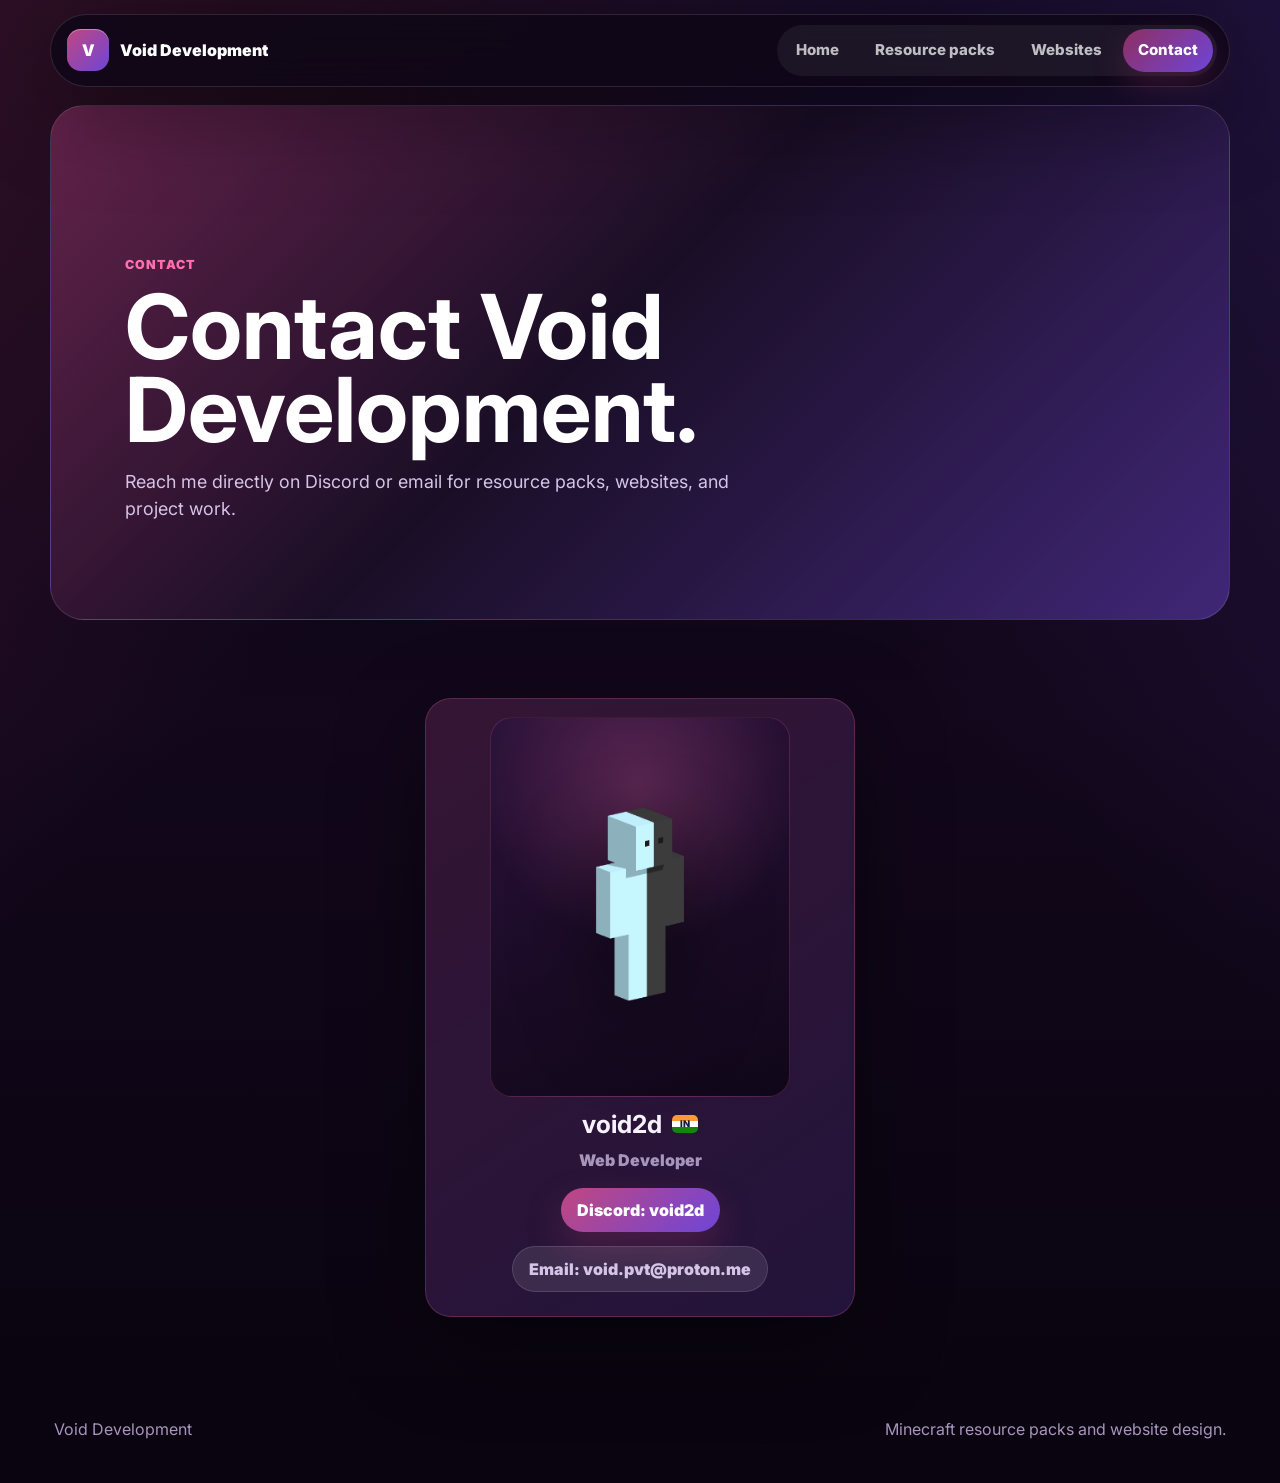
==== contact.html @ 9c39d7a3 "first commit" ====
<!DOCTYPE html>
<html lang="en">
<head>
  <meta charset="UTF-8">
  <meta name="viewport" content="width=device-width, initial-scale=1.0">
  <meta name="description" content="Contact Void Development for Minecraft resource packs and website design.">
  <title>Contact | Void Development</title>
  <link rel="preconnect" href="https://fonts.googleapis.com">
  <link rel="preconnect" href="https://fonts.gstatic.com" crossorigin>
  <link href="https://fonts.googleapis.com/css2?family=Inter:wght@400;500;600;700;800;900&display=swap" rel="stylesheet">
  <link rel="stylesheet" href="styles.css">
</head>
<body>
  <header class="site-header" data-header>
    <a class="brand" href="index.html" aria-label="Void Development home">
      <span class="brand-mark">V</span>
      <span>Void Development</span>
    </a>
    <button class="nav-toggle" type="button" aria-expanded="false" aria-controls="site-nav" data-nav-toggle>
      <span class="sr-only">Menu</span>
      <span></span>
      <span></span>
    </button>
    <nav class="site-nav" id="site-nav" data-nav>
      <a href="index.html">Home</a>
      <a href="resource-packs.html">Resource packs</a>
      <a href="websites.html">Websites</a>
      <a href="contact.html" aria-current="page">Contact</a>
    </nav>
  </header>

  <main>
    <section class="page-hero gradient-hero contact-hero">
      <p class="eyebrow">Contact</p>
      <h1>Contact Void Development.</h1>
      <p>Reach me directly on Discord or email for resource packs, websites, and project work.</p>
    </section>

    <section class="profile-section section-wrap" aria-label="Contact card">
      <article class="profile-card">
        <div class="avatar-stage">
          <img src="assets/void2d-body.png" alt="Void2d block-style avatar">
        </div>
        <h2>void2d <span class="flag">IN</span></h2>
        <p>Web Developer</p>
        <a class="button discord-button" href="https://discord.com/users/1032264920634507297" target="_blank" rel="noreferrer">Discord: void2d</a>
        <a class="button email-button" href="mailto:void.pvt@proton.me">Email: void.pvt@proton.me</a>
      </article>
    </section>
  </main>

  <footer class="site-footer">
    <span>Void Development</span>
    <span>Minecraft resource packs and website design.</span>
  </footer>

  <script src="script.js"></script>
</body>
</html>
---- styles.css ----
:root {
  --ink: #f8f2ff;
  --ink-soft: #d5c4e8;
  --muted: #a795bc;
  --bg: #07030d;
  --bg-2: #100719;
  --panel: rgba(26, 14, 38, 0.78);
  --panel-strong: #180d25;
  --line: rgba(255, 255, 255, 0.12);
  --velvet: #8f2f61;
  --velvet-2: #c0477f;
  --plum: #6f45d8;
  --lilac: #b889ff;
  --rose: #ff6fae;
  --gold: #f2bd70;
  --white: #ffffff;
  --radius-xl: 34px;
  --radius-lg: 26px;
  --radius-md: 18px;
  --shadow: 0 28px 90px rgba(0, 0, 0, 0.42);
}

* {
  box-sizing: border-box;
}

html {
  scroll-behavior: smooth;
}

body {
  min-height: 100vh;
  margin: 0;
  color: var(--ink);
  background:
    linear-gradient(135deg, rgba(143, 47, 97, 0.28), transparent 34%),
    linear-gradient(225deg, rgba(111, 69, 216, 0.22), transparent 38%),
    linear-gradient(180deg, var(--bg) 0%, #12071b 48%, #09040f 100%);
  font-family: Inter, Arial, sans-serif;
  line-height: 1.5;
  opacity: 0;
  transform: translateY(8px);
  transition: opacity 220ms ease, transform 220ms ease;
}

body.is-ready {
  opacity: 1;
  transform: translateY(0);
}

body.is-leaving {
  opacity: 0;
  transform: translateY(8px);
}

img {
  display: block;
  max-width: 100%;
}

a {
  color: inherit;
  text-decoration: none;
}

.sr-only {
  position: absolute;
  width: 1px;
  height: 1px;
  padding: 0;
  margin: -1px;
  overflow: hidden;
  clip: rect(0, 0, 0, 0);
  white-space: nowrap;
  border: 0;
}

.site-header {
  position: sticky;
  top: 14px;
  z-index: 20;
  width: min(1180px, calc(100% - 28px));
  min-height: 72px;
  display: flex;
  align-items: center;
  justify-content: space-between;
  gap: 18px;
  margin: 14px auto 0;
  padding: 10px 12px 10px 16px;
  color: var(--white);
  background: rgba(14, 7, 22, 0.82);
  border: 1px solid var(--line);
  border-radius: 999px;
  box-shadow: var(--shadow);
  backdrop-filter: blur(18px);
}

.site-header.is-scrolled {
  background: rgba(10, 4, 16, 0.94);
}

.brand {
  display: inline-flex;
  align-items: center;
  gap: 11px;
  min-width: 0;
  font-weight: 900;
}

.brand span:last-child {
  overflow: hidden;
  text-overflow: ellipsis;
  white-space: nowrap;
}

.brand-mark {
  display: grid;
  flex: 0 0 auto;
  width: 42px;
  height: 42px;
  place-items: center;
  color: var(--white);
  background: linear-gradient(135deg, var(--velvet-2), var(--plum));
  border-radius: 14px;
  box-shadow: inset 0 1px 0 rgba(255, 255, 255, 0.35);
}

.site-nav {
  --pill-x: 4px;
  --pill-y: 4px;
  --pill-width: 80px;
  --pill-height: 40px;
  position: relative;
  display: flex;
  align-items: center;
  gap: 6px;
  padding: 4px;
  background: rgba(255, 255, 255, 0.06);
  border-radius: 999px;
}

.site-nav::before {
  content: "";
  position: absolute;
  left: var(--pill-x);
  top: var(--pill-y);
  width: var(--pill-width);
  height: var(--pill-height);
  border-radius: 999px;
  background: linear-gradient(135deg, var(--velvet), var(--plum));
  box-shadow: 0 12px 32px rgba(143, 47, 97, 0.32);
  transition: left 220ms ease, top 220ms ease, width 220ms ease, height 220ms ease;
}

.site-nav a {
  position: relative;
  z-index: 1;
  padding: 10px 15px;
  color: rgba(255, 255, 255, 0.72);
  border-radius: 999px;
  font-size: 0.94rem;
  font-weight: 800;
  transition: color 180ms ease, transform 180ms ease;
}

.site-nav a:hover,
.site-nav a[aria-current="page"] {
  color: var(--white);
}

.nav-toggle {
  display: none;
  width: 46px;
  height: 46px;
  border: 1px solid var(--line);
  border-radius: 16px;
  background: rgba(255, 255, 255, 0.08);
  color: var(--white);
}

.nav-toggle span:not(.sr-only) {
  display: block;
  width: 18px;
  height: 2px;
  margin: 5px auto;
  background: currentColor;
}

.hero,
.page-hero,
.section-wrap,
.site-footer {
  width: min(1180px, calc(100% - 28px));
  margin-inline: auto;
}

.hero,
.page-hero {
  margin-top: 18px;
  border-radius: var(--radius-xl);
}

.soft-hero {
  display: grid;
  grid-template-columns: minmax(0, 0.95fr) minmax(320px, 1.05fr);
  gap: clamp(22px, 4vw, 44px);
  align-items: center;
  min-height: 690px;
  padding: clamp(20px, 3vw, 34px);
  overflow: hidden;
  background:
    linear-gradient(135deg, rgba(143, 47, 97, 0.36), rgba(111, 69, 216, 0.22) 46%, rgba(242, 189, 112, 0.12)),
    rgba(24, 13, 37, 0.76);
  border: 1px solid var(--line);
  box-shadow: var(--shadow);
}

.hero-art {
  position: relative;
  min-height: 610px;
  overflow: hidden;
  border-radius: 28px;
  background: #05020a;
  border: 1px solid var(--line);
}

.hero-art::after {
  content: "";
  position: absolute;
  inset: 0;
  background: linear-gradient(180deg, transparent 42%, rgba(7, 3, 13, 0.68));
}

.hero-art img {
  width: 100%;
  height: 100%;
  min-height: inherit;
  object-fit: cover;
}

.hero-copy-block {
  padding: clamp(12px, 3vw, 34px);
}

.eyebrow,
.section-kicker {
  margin: 0 0 12px;
  color: var(--rose);
  font-size: 0.78rem;
  font-weight: 900;
  letter-spacing: 0.08em;
  text-transform: uppercase;
}

h1,
h2,
h3,
p {
  overflow-wrap: anywhere;
}

h1 {
  max-width: 820px;
  margin: 0;
  font-size: clamp(3rem, 7vw, 6.8rem);
  line-height: 0.92;
  letter-spacing: 0;
}

h2 {
  margin: 0;
  font-size: clamp(2rem, 4.3vw, 4.5rem);
  line-height: 1;
  letter-spacing: 0;
}

h3 {
  margin: 0;
  font-size: 1.22rem;
  line-height: 1.2;
}

.hero-copy-block p:not(.eyebrow),
.page-hero p:last-child,
.feature-card p:last-child,
.mini-grid p,
.pack-content p,
.website-meta p,
.contact-info li,
.contact-info p,
.profile-card p {
  color: var(--muted);
}

.hero-copy-block p:not(.eyebrow),
.page-hero p:last-child {
  max-width: 660px;
  font-size: 1.12rem;
}

.button-row {
  display: flex;
  flex-wrap: wrap;
  gap: 12px;
  margin-top: 30px;
}

.button {
  display: inline-flex;
  min-height: 48px;
  align-items: center;
  justify-content: center;
  border: 0;
  border-radius: 999px;
  padding: 13px 18px;
  font: inherit;
  font-weight: 900;
  cursor: pointer;
  transition: transform 180ms ease, box-shadow 180ms ease, border-color 180ms ease, background 180ms ease;
}

.button.primary,
.discord-button {
  color: var(--white);
  background: linear-gradient(135deg, var(--velvet-2), var(--plum));
  box-shadow: 0 16px 34px rgba(143, 47, 97, 0.34);
}

.button.ghost,
.email-button {
  color: var(--ink);
  background: rgba(255, 255, 255, 0.1);
  border: 1px solid var(--line);
}

.button.ghost.dark {
  color: var(--ink);
}

.button.offer {
  color: var(--white);
  background: linear-gradient(135deg, rgba(242, 189, 112, 0.22), rgba(143, 47, 97, 0.42));
  border: 1px solid rgba(242, 189, 112, 0.28);
}

.button:hover,
.sort-toggle:hover,
.site-nav a:hover {
  transform: translateY(-3px);
  box-shadow: 0 18px 42px rgba(0, 0, 0, 0.28);
}

.button:active,
.sort-toggle:active,
.site-nav a:active {
  transform: translateY(-1px);
}

.section-wrap {
  padding: 78px 0;
}

.feature-split {
  display: grid;
  grid-template-columns: repeat(2, minmax(0, 1fr));
  gap: 18px;
}

.feature-card,
.studio-panel,
.glass-panel,
.pack-card,
.website-card,
.loading-card,
.profile-card {
  border: 1px solid var(--line);
  border-radius: var(--radius-lg);
  background: var(--panel);
  box-shadow: var(--shadow);
  backdrop-filter: blur(18px);
  transition: transform 220ms ease, box-shadow 220ms ease, border-color 220ms ease;
}

.feature-card {
  position: relative;
  min-height: 330px;
  display: flex;
  flex-direction: column;
  justify-content: flex-end;
  overflow: hidden;
  padding: clamp(22px, 4vw, 36px);
}

.feature-card:hover,
.pack-card:hover,
.website-card:hover,
.profile-card:hover,
.mini-grid article:hover,
.studio-panel:hover {
  transform: translateY(-6px);
  border-color: rgba(255, 111, 174, 0.34);
  box-shadow: 0 32px 92px rgba(0, 0, 0, 0.5);
}

.feature-card::before {
  content: "";
  position: absolute;
  inset: 0;
  z-index: -1;
  opacity: 0.72;
}

.feature-card.aqua::before {
  background: linear-gradient(135deg, rgba(143, 47, 97, 0.2), rgba(32, 15, 47, 0.68));
}

.feature-card.flame::before {
  background: linear-gradient(135deg, rgba(242, 189, 112, 0.16), rgba(111, 69, 216, 0.24));
}

.card-icon {
  position: absolute;
  top: 24px;
  right: 24px;
  display: grid;
  width: 62px;
  height: 62px;
  place-items: center;
  border-radius: 20px;
  color: var(--white);
  background:
    radial-gradient(circle at 28% 20%, rgba(255, 255, 255, 0.26), transparent 38%),
    linear-gradient(135deg, rgba(143, 47, 97, 0.9), rgba(111, 69, 216, 0.84));
  border: 1px solid rgba(255, 255, 255, 0.14);
  box-shadow: 0 16px 38px rgba(0, 0, 0, 0.26);
}

.card-icon svg {
  width: 34px;
  height: 34px;
}

.modrinth-logo {
  width: 38px;
  height: 38px;
  object-fit: contain;
}

.globe-icon {
  fill: none;
  stroke: #ffffff;
  stroke-width: 1.8;
  stroke-linecap: round;
  stroke-linejoin: round;
}

.studio-panel {
  display: grid;
  grid-template-columns: minmax(0, 0.9fr) minmax(360px, 1.1fr);
  gap: 28px;
  padding: clamp(24px, 4vw, 42px);
}

.mini-grid {
  display: grid;
  gap: 14px;
}

.mini-grid article {
  padding: 20px;
  border: 1px solid var(--line);
  border-radius: var(--radius-md);
  background: rgba(255, 255, 255, 0.05);
  transition: transform 220ms ease, border-color 220ms ease, background 220ms ease;
}

.mini-grid article:hover {
  background: rgba(255, 255, 255, 0.08);
}

.page-hero {
  padding: clamp(86px, 12vw, 150px) clamp(24px, 6vw, 74px) clamp(44px, 7vw, 78px);
  color: var(--white);
  overflow: hidden;
  border: 1px solid var(--line);
}

.gradient-hero,
.gradient-hero.warm,
.gradient-hero.contact-hero {
  background:
    linear-gradient(135deg, rgba(143, 47, 97, 0.64), rgba(26, 14, 38, 0.9) 46%, rgba(111, 69, 216, 0.46)),
    var(--panel-strong);
}

.page-hero p:last-child {
  color: var(--ink-soft);
}

.resource-toolbar {
  display: flex;
  align-items: end;
  justify-content: space-between;
  gap: 18px;
  margin-bottom: 24px;
}

.resource-actions {
  display: flex;
  flex-wrap: wrap;
  justify-content: flex-end;
  gap: 10px;
}

.sort-toggle {
  min-height: 48px;
  border: 1px solid var(--line);
  border-radius: 999px;
  padding: 13px 18px;
  color: var(--ink);
  background: linear-gradient(135deg, rgba(143, 47, 97, 0.38), rgba(111, 69, 216, 0.26));
  font: inherit;
  font-weight: 900;
  cursor: pointer;
  transition: transform 180ms ease, box-shadow 180ms ease, border-color 180ms ease;
}

.sort-toggle:hover {
  border-color: rgba(255, 111, 174, 0.42);
}

.pack-grid {
  display: grid;
  grid-template-columns: repeat(3, minmax(0, 1fr));
  gap: 18px;
}

.pack-card,
.website-card {
  overflow: hidden;
}

.pack-media {
  display: block;
  height: 230px;
  overflow: hidden;
  background: linear-gradient(135deg, rgba(143, 47, 97, 0.28), rgba(111, 69, 216, 0.24));
}

.pack-media img {
  width: 100%;
  height: 100%;
  object-fit: cover;
  transition: transform 220ms ease;
}

.pack-card:hover .pack-media img {
  transform: scale(1.04);
}

.pack-placeholder {
  display: grid;
  width: 100%;
  height: 100%;
  place-items: center;
  color: var(--white);
  background: linear-gradient(135deg, var(--velvet), var(--plum));
  font-size: 3rem;
  font-weight: 900;
}

.pack-content {
  display: grid;
  gap: 16px;
  padding: 20px;
}

.pack-title-row {
  display: grid;
  grid-template-columns: 48px 1fr;
  gap: 12px;
  align-items: center;
}

.pack-title-row img {
  width: 48px;
  height: 48px;
  border-radius: 15px;
  object-fit: cover;
  background: var(--bg-2);
}

.pack-title-row p {
  margin: 4px 0 0;
  font-size: 0.9rem;
}

.tag-row {
  display: flex;
  flex-wrap: wrap;
  gap: 8px;
}

.tag-row span {
  padding: 7px 10px;
  color: var(--ink);
  background: rgba(143, 47, 97, 0.2);
  border: 1px solid rgba(255, 111, 174, 0.22);
  border-radius: 999px;
  font-size: 0.78rem;
  font-weight: 800;
}

.text-link,
.website-meta a,
.contact-info a {
  color: var(--rose);
  font-weight: 900;
}

.loading-card {
  padding: 24px;
  color: var(--muted);
}

.loading-card.warning {
  grid-column: 1 / -1;
  background: rgba(242, 189, 112, 0.14);
}

.website-grid {
  display: grid;
  grid-template-columns: repeat(2, minmax(0, 1fr));
  gap: 20px;
}

.browser-bar {
  display: flex;
  gap: 8px;
  padding: 16px 18px;
  background: rgba(10, 4, 16, 0.95);
}

.browser-bar span {
  width: 12px;
  height: 12px;
  border-radius: 50%;
  background: var(--rose);
}

.browser-bar span:nth-child(2) {
  background: var(--gold);
}

.browser-bar span:nth-child(3) {
  background: #77d989;
}

.site-preview-link {
  position: relative;
  display: block;
  height: 430px;
  overflow: hidden;
  background: linear-gradient(135deg, rgba(111, 69, 216, 0.28), rgba(143, 47, 97, 0.24)), var(--bg);
}

.protected-preview {
  display: grid;
  place-items: center;
  padding: 28px;
}

.project-preview,
.glacier-preview {
  width: min(410px, 100%);
  min-width: 0;
  display: grid;
  justify-items: start;
  gap: 12px;
  padding: 28px;
  border: 1px solid var(--line);
  border-radius: 28px;
  background: linear-gradient(135deg, rgba(255, 255, 255, 0.08), rgba(143, 47, 97, 0.18));
  transition: transform 220ms ease, border-color 220ms ease;
}

.website-card:hover .project-preview,
.website-card:hover .glacier-preview {
  transform: translateY(-4px);
  border-color: rgba(255, 111, 174, 0.34);
}

.project-mark,
.glacier-mark {
  width: 84px;
  height: 84px;
  border-radius: 24px;
  box-shadow: 0 18px 44px rgba(111, 69, 216, 0.32);
}

.teria-mark {
  background:
    linear-gradient(90deg, rgba(255, 255, 255, 0.9) 0 8px, transparent 8px 100%),
    linear-gradient(135deg, var(--rose), var(--plum));
}

.glacier-mark {
  background: linear-gradient(135deg, #d8f6ff 0 49%, #2c3541 50% 100%);
}

.project-preview p,
.project-preview small,
.glacier-preview p,
.glacier-preview small {
  max-width: 100%;
  margin: 0;
  color: var(--muted);
  font-weight: 800;
  overflow-wrap: anywhere;
}

.project-preview strong,
.glacier-preview strong {
  max-width: 100%;
  font-size: clamp(2.35rem, 3.4vw, 3.65rem);
  line-height: 1;
  overflow-wrap: normal;
  word-break: normal;
}

.website-meta {
  padding: 22px;
}

.profile-section {
  display: grid;
  place-items: center;
}

.profile-card {
  width: min(430px, 100%);
  display: grid;
  justify-items: center;
  gap: 14px;
  padding: 18px 18px 24px;
  text-align: center;
  background:
    linear-gradient(145deg, rgba(143, 47, 97, 0.24), rgba(111, 69, 216, 0.12)),
    var(--panel-strong);
  border-color: rgba(255, 111, 174, 0.22);
}

.avatar-stage {
  width: min(300px, 100%);
  display: grid;
  place-items: center;
  min-height: 380px;
  padding: 22px 18px;
  border-radius: 22px;
  background:
    radial-gradient(circle at 50% 18%, rgba(255, 111, 174, 0.24), transparent 46%),
    linear-gradient(160deg, rgba(43, 18, 58, 0.95), rgba(15, 7, 24, 0.98));
  border: 1px solid rgba(255, 111, 174, 0.18);
}

.avatar-stage img {
  width: min(245px, 88%);
  image-rendering: auto;
  filter: drop-shadow(0 28px 44px rgba(0, 0, 0, 0.48));
}

.profile-card h2 {
  display: flex;
  align-items: center;
  justify-content: center;
  gap: 10px;
  font-size: 1.55rem;
  line-height: 1.1;
}

.flag {
  display: inline-flex;
  align-items: center;
  justify-content: center;
  min-width: 26px;
  height: 18px;
  border-radius: 5px;
  color: #10203b;
  background: linear-gradient(180deg, #ff9933 0 33%, #ffffff 34% 66%, #138808 67%);
  font-size: 0.58rem;
  font-weight: 900;
}

.profile-card p {
  margin: -4px 0 2px;
  font-weight: 900;
}

.discord-button,
.email-button {
  min-height: 42px;
  padding: 10px 16px;
}

.email-button {
  color: var(--ink-soft);
}

.site-footer {
  display: flex;
  flex-wrap: wrap;
  justify-content: space-between;
  gap: 14px;
  margin-bottom: 20px;
  padding: 22px 4px;
  color: var(--muted);
}

@media (max-width: 980px) {
  .soft-hero,
  .feature-split,
  .studio-panel,
  .pack-grid,
  .website-grid {
    grid-template-columns: 1fr;
  }

  .hero-art {
    min-height: 420px;
  }

  .pack-grid {
    grid-template-columns: repeat(2, minmax(0, 1fr));
  }
}

@media (max-width: 760px) {
  .site-header {
    align-items: center;
    border-radius: 24px;
  }

  .nav-toggle {
    display: block;
  }

  .site-nav {
    position: absolute;
    top: calc(100% + 10px);
    right: 0;
    left: 0;
    display: none;
    padding: 8px;
    background: rgba(10, 4, 16, 0.97);
    border: 1px solid var(--line);
    border-radius: 22px;
    box-shadow: var(--shadow);
  }

  .site-nav.is-open {
    display: grid;
  }

  .site-nav a {
    padding: 14px;
  }

  .soft-hero {
    min-height: auto;
  }

  .resource-toolbar {
    align-items: start;
    flex-direction: column;
  }

  .resource-actions {
    width: 100%;
    justify-content: stretch;
  }

  .resource-actions .button,
  .sort-toggle {
    flex: 1 1 220px;
  }

  .pack-grid {
    grid-template-columns: 1fr;
  }
}

@media (max-width: 520px) {
  .site-header,
  .hero,
  .page-hero,
  .section-wrap,
  .site-footer {
    width: min(100% - 20px, 1180px);
  }

  .brand {
    font-size: 0.94rem;
  }

  h1 {
    font-size: clamp(2.7rem, 15vw, 4.6rem);
  }

  .button,
  .button-row {
    width: 100%;
  }

  .hero-art {
    min-height: 330px;
  }

  .site-preview-link {
    height: 320px;
  }
}
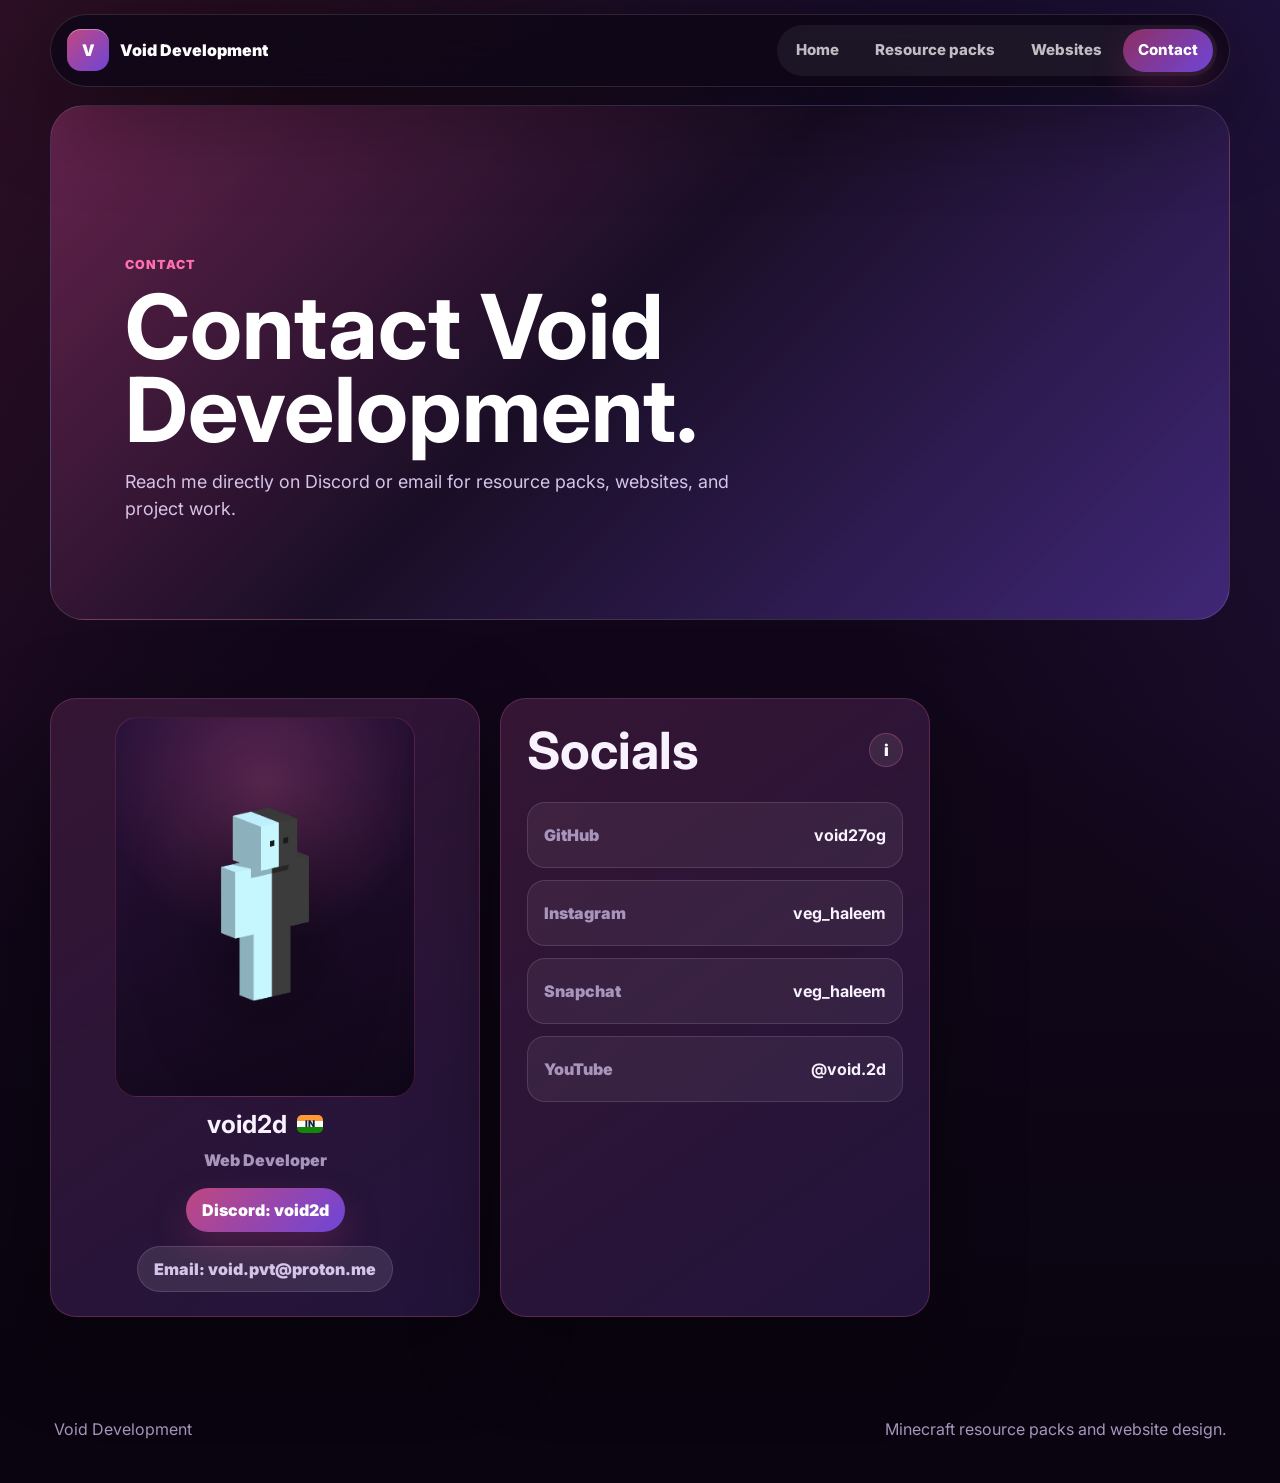
==== commit af0fb9c2: "edited contact.html" ====
--- a/contact.html
+++ b/contact.html
@@ -46,6 +46,34 @@
         <a class="button discord-button" href="https://discord.com/users/1032264920634507297" target="_blank" rel="noreferrer">Discord: void2d</a>
         <a class="button email-button" href="mailto:void.pvt@proton.me">Email: void.pvt@proton.me</a>
       </article>
+
+      <article class="socials-card">
+        <div class="socials-heading">
+          <h2>Socials</h2>
+          <button class="info-badge" type="button" aria-label="Socials information">
+            i
+            <span role="tooltip">These are for contacting me personally, not professionally</span>
+          </button>
+        </div>
+        <div class="social-list">
+          <a href="https://github.com/void27og" target="_blank" rel="noreferrer">
+            <span>GitHub</span>
+            <strong>void27og</strong>
+          </a>
+          <a href="https://www.instagram.com/veg_haleem" target="_blank" rel="noreferrer">
+            <span>Instagram</span>
+            <strong>veg_haleem</strong>
+          </a>
+          <a href="https://www.snapchat.com/add/veg_haleem" target="_blank" rel="noreferrer">
+            <span>Snapchat</span>
+            <strong>veg_haleem</strong>
+          </a>
+          <a href="https://www.youtube.com/@void.2d" target="_blank" rel="noreferrer">
+            <span>YouTube</span>
+            <strong>@void.2d</strong>
+          </a>
+        </div>
+      </article>
     </section>
   </main>
 
--- a/styles.css
+++ b/styles.css
@@ -202,10 +202,10 @@
 
 .soft-hero {
   display: grid;
-  grid-template-columns: minmax(0, 0.95fr) minmax(320px, 1.05fr);
+  grid-template-columns: minmax(0, 1.1fr) minmax(320px, 0.9fr);
   gap: clamp(22px, 4vw, 44px);
   align-items: center;
-  min-height: 690px;
+  min-height: 590px;
   padding: clamp(20px, 3vw, 34px);
   overflow: hidden;
   background:
@@ -215,27 +215,31 @@
   box-shadow: var(--shadow);
 }
 
-.hero-art {
+.hero-title-panel {
   position: relative;
-  min-height: 610px;
+  min-height: 520px;
+  display: flex;
+  align-items: flex-end;
   overflow: hidden;
   border-radius: 28px;
-  background: #05020a;
+  padding: clamp(26px, 5vw, 54px);
+  background:
+    linear-gradient(145deg, rgba(255, 255, 255, 0.08), rgba(143, 47, 97, 0.18)),
+    linear-gradient(135deg, rgba(111, 69, 216, 0.24), rgba(7, 3, 13, 0.54));
   border: 1px solid var(--line);
 }
 
-.hero-art::after {
+.hero-title-panel::after {
   content: "";
   position: absolute;
-  inset: 0;
-  background: linear-gradient(180deg, transparent 42%, rgba(7, 3, 13, 0.68));
-}
-
-.hero-art img {
-  width: 100%;
-  height: 100%;
-  min-height: inherit;
-  object-fit: cover;
+  inset: auto 0 0;
+  height: 46%;
+  background: linear-gradient(180deg, transparent, rgba(7, 3, 13, 0.44));
+}
+
+.hero-title-panel h1 {
+  position: relative;
+  z-index: 1;
 }
 
 .hero-copy-block {
@@ -360,6 +364,28 @@
   padding: 78px 0;
 }
 
+.section-title-band {
+  width: min(1180px, calc(100% - 28px));
+  margin: 34px auto 0;
+  padding: 10px 18px;
+  border: 1px solid rgba(255, 111, 174, 0.24);
+  border-radius: 14px;
+  background:
+    linear-gradient(90deg, rgba(111, 69, 216, 0.28), rgba(143, 47, 97, 0.34)),
+    rgba(24, 13, 37, 0.88);
+  box-shadow: 0 16px 44px rgba(0, 0, 0, 0.28);
+}
+
+.section-title-band h2 {
+  margin: 0;
+  text-align: center;
+  color: var(--white);
+  font-size: clamp(1.6rem, 3vw, 2.25rem);
+  line-height: 1.15;
+  font-weight: 900;
+  text-transform: uppercase;
+}
+
 .feature-split {
   display: grid;
   grid-template-columns: repeat(2, minmax(0, 1fr));
@@ -372,7 +398,8 @@
 .pack-card,
 .website-card,
 .loading-card,
-.profile-card {
+.profile-card,
+.socials-card {
   border: 1px solid var(--line);
   border-radius: var(--radius-lg);
   background: var(--panel);
@@ -395,6 +422,7 @@
 .pack-card:hover,
 .website-card:hover,
 .profile-card:hover,
+.socials-card:hover,
 .mini-grid article:hover,
 .studio-panel:hover {
   transform: translateY(-6px);
@@ -737,7 +765,14 @@
   place-items: center;
 }
 
-.profile-card {
+.profile-section {
+  grid-template-columns: repeat(2, minmax(0, 430px));
+  align-items: stretch;
+  gap: 20px;
+}
+
+.profile-card,
+.socials-card {
   width: min(430px, 100%);
   display: grid;
   justify-items: center;
@@ -748,6 +783,97 @@
     linear-gradient(145deg, rgba(143, 47, 97, 0.24), rgba(111, 69, 216, 0.12)),
     var(--panel-strong);
   border-color: rgba(255, 111, 174, 0.22);
+}
+
+.socials-card {
+  align-content: start;
+  justify-items: stretch;
+  padding: 26px;
+}
+
+.socials-heading {
+  display: flex;
+  align-items: center;
+  justify-content: space-between;
+  gap: 12px;
+  margin-bottom: 12px;
+}
+
+.socials-heading h2 {
+  font-size: clamp(2rem, 4vw, 3.3rem);
+}
+
+.info-badge {
+  position: relative;
+  display: grid;
+  flex: 0 0 auto;
+  width: 34px;
+  height: 34px;
+  place-items: center;
+  border: 1px solid rgba(255, 111, 174, 0.28);
+  border-radius: 50%;
+  color: var(--white);
+  background: rgba(255, 255, 255, 0.08);
+  font: inherit;
+  font-weight: 900;
+  cursor: help;
+}
+
+.info-badge span {
+  position: absolute;
+  right: 0;
+  bottom: calc(100% + 10px);
+  width: min(260px, 78vw);
+  padding: 12px 14px;
+  border: 1px solid rgba(255, 111, 174, 0.28);
+  border-radius: 14px;
+  color: var(--ink);
+  background: #180d25;
+  box-shadow: var(--shadow);
+  opacity: 0;
+  pointer-events: none;
+  transform: translateY(6px);
+  transition: opacity 160ms ease, transform 160ms ease;
+}
+
+.info-badge:hover span,
+.info-badge:focus-visible span {
+  opacity: 1;
+  transform: translateY(0);
+}
+
+.social-list {
+  display: grid;
+  gap: 12px;
+}
+
+.social-list a {
+  display: flex;
+  align-items: center;
+  justify-content: space-between;
+  gap: 16px;
+  min-height: 66px;
+  padding: 14px 16px;
+  border: 1px solid var(--line);
+  border-radius: 18px;
+  background: rgba(255, 255, 255, 0.06);
+  transition: transform 180ms ease, border-color 180ms ease, background 180ms ease;
+}
+
+.social-list a:hover {
+  transform: translateY(-3px);
+  border-color: rgba(255, 111, 174, 0.36);
+  background: rgba(255, 255, 255, 0.09);
+}
+
+.social-list span {
+  color: var(--muted);
+  font-weight: 900;
+}
+
+.social-list strong {
+  color: var(--ink);
+  text-align: right;
 }
 
 .avatar-stage {
@@ -821,11 +947,12 @@
   .feature-split,
   .studio-panel,
   .pack-grid,
-  .website-grid {
+  .website-grid,
+  .profile-section {
     grid-template-columns: 1fr;
   }
 
-  .hero-art {
+  .hero-title-panel {
     min-height: 420px;
   }
 
@@ -911,7 +1038,7 @@
     width: 100%;
   }
 
-  .hero-art {
+  .hero-title-panel {
     min-height: 330px;
   }
 
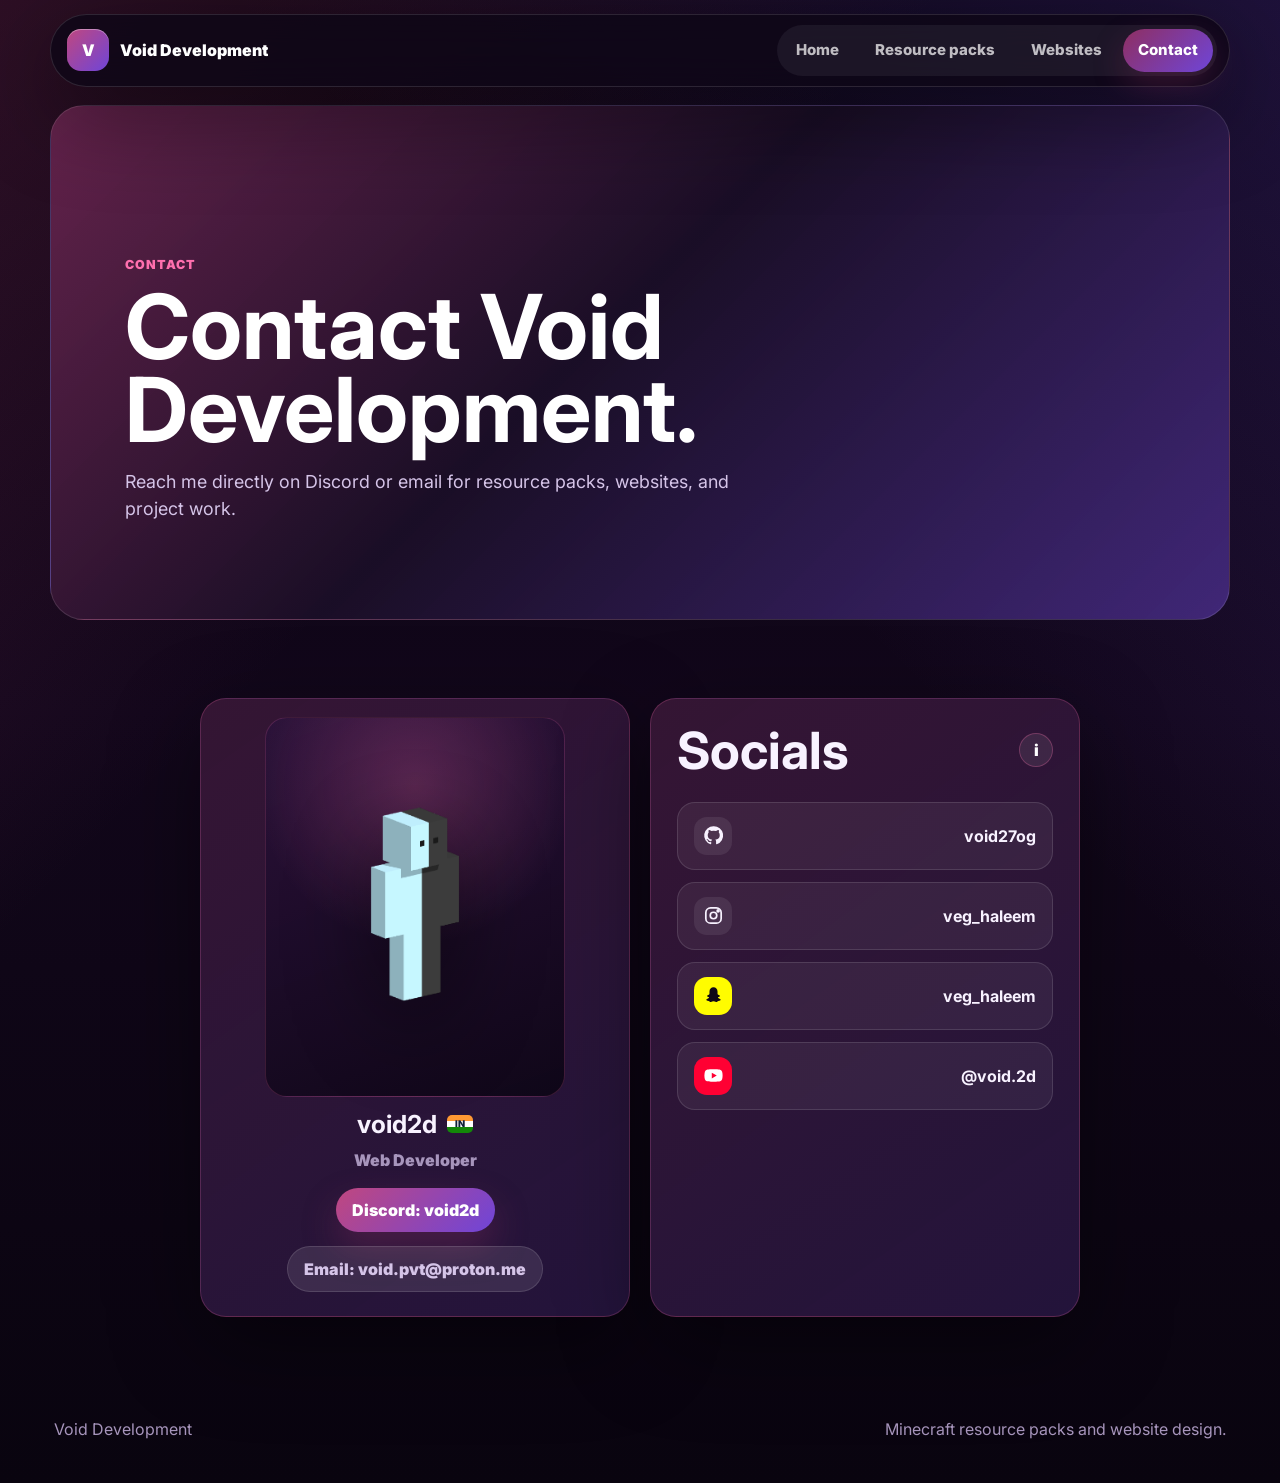
==== commit bdc2a1ba: "edit contact.html" ====
--- a/contact.html
+++ b/contact.html
@@ -57,19 +57,27 @@
         </div>
         <div class="social-list">
           <a href="https://github.com/void27og" target="_blank" rel="noreferrer">
-            <span>GitHub</span>
+            <span class="social-logo" aria-label="GitHub">
+              <svg viewBox="0 0 24 24" role="img"><path d="M12 2.3a9.7 9.7 0 0 0-3.1 18.9c.5.1.7-.2.7-.5v-1.8c-2.8.6-3.4-1.2-3.4-1.2-.5-1.1-1.1-1.4-1.1-1.4-.9-.6.1-.6.1-.6 1 0 1.6 1.1 1.6 1.1.9 1.6 2.5 1.1 3.1.9.1-.7.4-1.1.7-1.4-2.2-.3-4.6-1.1-4.6-4.8 0-1.1.4-1.9 1-2.6-.1-.3-.4-1.3.1-2.6 0 0 .8-.3 2.7 1a9.2 9.2 0 0 1 4.9 0c1.9-1.3 2.7-1 2.7-1 .5 1.3.2 2.3.1 2.6.6.7 1 1.5 1 2.6 0 3.7-2.3 4.5-4.6 4.8.4.3.8 1 .8 2v2.4c0 .3.2.6.7.5A9.7 9.7 0 0 0 12 2.3Z"/></svg>
+            </span>
             <strong>void27og</strong>
           </a>
           <a href="https://www.instagram.com/veg_haleem" target="_blank" rel="noreferrer">
-            <span>Instagram</span>
+            <span class="social-logo instagram-logo" aria-label="Instagram">
+              <svg viewBox="0 0 24 24" role="img"><rect x="4" y="4" width="16" height="16" rx="5"/><circle cx="12" cy="12" r="3.4"/><circle cx="16.8" cy="7.2" r="1"/></svg>
+            </span>
             <strong>veg_haleem</strong>
           </a>
           <a href="https://www.snapchat.com/add/veg_haleem" target="_blank" rel="noreferrer">
-            <span>Snapchat</span>
+            <span class="social-logo snapchat-logo" aria-label="Snapchat">
+              <svg viewBox="0 0 24 24" role="img"><path d="M12 3.4c2.4 0 4.2 1.9 4.2 4.5v2.4c0 .5.4.9 1.3 1.2.6.2 1.1.4 1.1.9 0 .6-.8 1-1.7 1.2-.2.1-.3.4-.1.7.5.8 1.2 1.1 2.1 1.4.4.1.6.5.5.9-.1.5-.7.7-1.2.8-.8.1-1.6.3-2.1.9-.4.4-.8.7-1.5.5-.8-.2-1.5-.7-2.6-.7s-1.8.5-2.6.7c-.7.2-1.1-.1-1.5-.5-.5-.6-1.3-.8-2.1-.9-.5-.1-1.1-.3-1.2-.8-.1-.4.1-.8.5-.9.9-.3 1.6-.6 2.1-1.4.2-.3.1-.6-.1-.7-.9-.2-1.7-.6-1.7-1.2 0-.5.5-.7 1.1-.9.9-.3 1.3-.7 1.3-1.2V7.9c0-2.6 1.8-4.5 4.2-4.5Z"/></svg>
+            </span>
             <strong>veg_haleem</strong>
           </a>
           <a href="https://www.youtube.com/@void.2d" target="_blank" rel="noreferrer">
-            <span>YouTube</span>
+            <span class="social-logo youtube-logo" aria-label="YouTube">
+              <svg viewBox="0 0 24 24" role="img"><path d="M21 8.1a3 3 0 0 0-2.1-2.1C17 5.5 12 5.5 12 5.5s-5 0-6.9.5A3 3 0 0 0 3 8.1 31 31 0 0 0 2.5 12c0 1.4.2 2.8.5 3.9A3 3 0 0 0 5.1 18c1.9.5 6.9.5 6.9.5s5 0 6.9-.5a3 3 0 0 0 2.1-2.1c.3-1.1.5-2.5.5-3.9s-.2-2.8-.5-3.9ZM10.2 15V9l5.2 3-5.2 3Z"/></svg>
+            </span>
             <strong>@void.2d</strong>
           </a>
         </div>
--- a/styles.css
+++ b/styles.css
@@ -767,6 +767,7 @@
 
 .profile-section {
   grid-template-columns: repeat(2, minmax(0, 430px));
+  justify-content: center;
   align-items: stretch;
   gap: 20px;
 }
@@ -830,6 +831,9 @@
   color: var(--ink);
   background: #180d25;
   box-shadow: var(--shadow);
+  font-weight: 500;
+  line-height: 1.35;
+  text-align: left;
   opacity: 0;
   pointer-events: none;
   transform: translateY(6px);
@@ -866,9 +870,37 @@
   background: rgba(255, 255, 255, 0.09);
 }
 
-.social-list span {
-  color: var(--muted);
-  font-weight: 900;
+.social-logo {
+  display: grid;
+  flex: 0 0 auto;
+  width: 38px;
+  height: 38px;
+  place-items: center;
+  border-radius: 13px;
+  color: var(--ink);
+  background: rgba(255, 255, 255, 0.08);
+}
+
+.social-logo svg {
+  width: 23px;
+  height: 23px;
+  fill: currentColor;
+}
+
+.instagram-logo svg {
+  fill: none;
+  stroke: currentColor;
+  stroke-width: 1.8;
+}
+
+.snapchat-logo {
+  color: #0f0716;
+  background: #fffc00;
+}
+
+.youtube-logo {
+  color: #ffffff;
+  background: #ff0033;
 }
 
 .social-list strong {
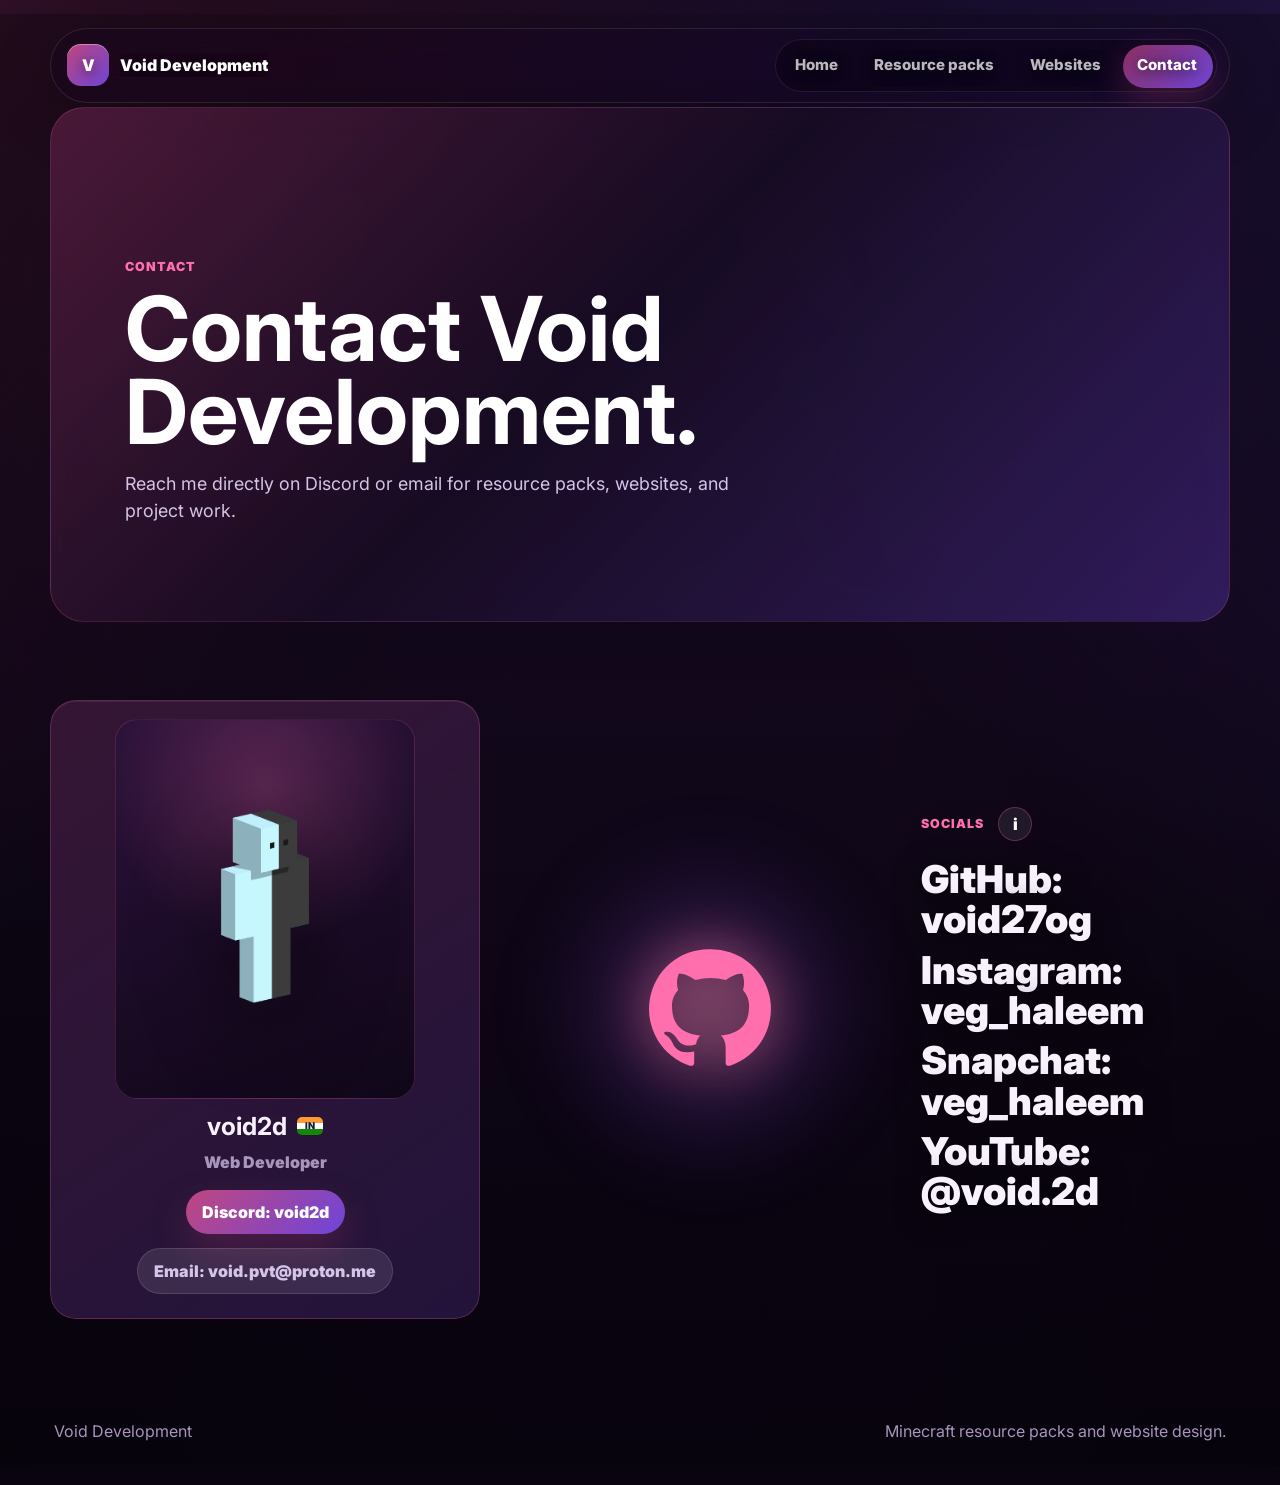
==== commit f05eb3a2: "major visual overhaul" ====
--- a/contact.html
+++ b/contact.html
@@ -47,41 +47,25 @@
         <a class="button email-button" href="mailto:void.pvt@proton.me">Email: void.pvt@proton.me</a>
       </article>
 
-      <article class="socials-card">
-        <div class="socials-heading">
-          <h2>Socials</h2>
-          <button class="info-badge" type="button" aria-label="Socials information">
-            i
-            <span role="tooltip">These are for contacting me personally, not professionally</span>
-          </button>
+      <section class="socials-showcase" aria-label="Personal socials">
+        <div class="socials-glow" aria-hidden="true" data-social-display></div>
         </div>
-        <div class="social-list">
-          <a href="https://github.com/void27og" target="_blank" rel="noreferrer">
-            <span class="social-logo" aria-label="GitHub">
-              <svg viewBox="0 0 24 24" role="img"><path d="M12 2.3a9.7 9.7 0 0 0-3.1 18.9c.5.1.7-.2.7-.5v-1.8c-2.8.6-3.4-1.2-3.4-1.2-.5-1.1-1.1-1.4-1.1-1.4-.9-.6.1-.6.1-.6 1 0 1.6 1.1 1.6 1.1.9 1.6 2.5 1.1 3.1.9.1-.7.4-1.1.7-1.4-2.2-.3-4.6-1.1-4.6-4.8 0-1.1.4-1.9 1-2.6-.1-.3-.4-1.3.1-2.6 0 0 .8-.3 2.7 1a9.2 9.2 0 0 1 4.9 0c1.9-1.3 2.7-1 2.7-1 .5 1.3.2 2.3.1 2.6.6.7 1 1.5 1 2.6 0 3.7-2.3 4.5-4.6 4.8.4.3.8 1 .8 2v2.4c0 .3.2.6.7.5A9.7 9.7 0 0 0 12 2.3Z"/></svg>
-            </span>
-            <strong>void27og</strong>
-          </a>
-          <a href="https://www.instagram.com/veg_haleem" target="_blank" rel="noreferrer">
-            <span class="social-logo instagram-logo" aria-label="Instagram">
-              <svg viewBox="0 0 24 24" role="img"><rect x="4" y="4" width="16" height="16" rx="5"/><circle cx="12" cy="12" r="3.4"/><circle cx="16.8" cy="7.2" r="1"/></svg>
-            </span>
-            <strong>veg_haleem</strong>
-          </a>
-          <a href="https://www.snapchat.com/add/veg_haleem" target="_blank" rel="noreferrer">
-            <span class="social-logo snapchat-logo" aria-label="Snapchat">
-              <svg viewBox="0 0 24 24" role="img"><path d="M12 3.4c2.4 0 4.2 1.9 4.2 4.5v2.4c0 .5.4.9 1.3 1.2.6.2 1.1.4 1.1.9 0 .6-.8 1-1.7 1.2-.2.1-.3.4-.1.7.5.8 1.2 1.1 2.1 1.4.4.1.6.5.5.9-.1.5-.7.7-1.2.8-.8.1-1.6.3-2.1.9-.4.4-.8.7-1.5.5-.8-.2-1.5-.7-2.6-.7s-1.8.5-2.6.7c-.7.2-1.1-.1-1.5-.5-.5-.6-1.3-.8-2.1-.9-.5-.1-1.1-.3-1.2-.8-.1-.4.1-.8.5-.9.9-.3 1.6-.6 2.1-1.4.2-.3.1-.6-.1-.7-.9-.2-1.7-.6-1.7-1.2 0-.5.5-.7 1.1-.9.9-.3 1.3-.7 1.3-1.2V7.9c0-2.6 1.8-4.5 4.2-4.5Z"/></svg>
-            </span>
-            <strong>veg_haleem</strong>
-          </a>
-          <a href="https://www.youtube.com/@void.2d" target="_blank" rel="noreferrer">
-            <span class="social-logo youtube-logo" aria-label="YouTube">
-              <svg viewBox="0 0 24 24" role="img"><path d="M21 8.1a3 3 0 0 0-2.1-2.1C17 5.5 12 5.5 12 5.5s-5 0-6.9.5A3 3 0 0 0 3 8.1 31 31 0 0 0 2.5 12c0 1.4.2 2.8.5 3.9A3 3 0 0 0 5.1 18c1.9.5 6.9.5 6.9.5s5 0 6.9-.5a3 3 0 0 0 2.1-2.1c.3-1.1.5-2.5.5-3.9s-.2-2.8-.5-3.9ZM10.2 15V9l5.2 3-5.2 3Z"/></svg>
-            </span>
-            <strong>@void.2d</strong>
-          </a>
+        <div class="socials-copy">
+          <div class="socials-title-row">
+            <p class="section-kicker">Socials</p>
+            <button class="info-badge" type="button" aria-label="Socials information">
+              i
+              <span role="tooltip">These are for contacting me personally, not professionally</span>
+            </button>
+          </div>
+          <nav class="social-text-links" aria-label="Personal social links">
+            <a href="https://github.com/void27og" target="_blank" rel="noreferrer" data-social-icon="github">GitHub: void27og</a>
+            <a href="https://www.instagram.com/veg_haleem" target="_blank" rel="noreferrer" data-social-icon="instagram">Instagram: veg_haleem</a>
+            <a href="https://www.snapchat.com/add/veg_haleem" target="_blank" rel="noreferrer" data-social-icon="snapchat">Snapchat: veg_haleem</a>
+            <a href="https://www.youtube.com/@void.2d" target="_blank" rel="noreferrer" data-social-icon="youtube">YouTube: @void.2d</a>
+          </nav>
         </div>
-      </article>
+      </section>
     </section>
   </main>
 
--- a/styles.css
+++ b/styles.css
@@ -53,6 +53,86 @@
   transform: translateY(8px);
 }
 
+.galaxy-field {
+  display: none;
+  position: fixed;
+  inset: 0;
+  z-index: 0;
+  width: 100vw;
+  height: 100vh;
+  overflow: hidden;
+  pointer-events: none;
+  opacity: 1;
+  filter: saturate(1.25) contrast(1.06);
+}
+
+.galaxy-field::before {
+  content: "";
+  position: absolute;
+  inset: 0;
+  background:
+    radial-gradient(circle at 16% 22%, rgba(255, 255, 255, 0.16) 0 1px, transparent 1.6px),
+    radial-gradient(circle at 74% 18%, rgba(255, 255, 255, 0.12) 0 1px, transparent 1.7px),
+    radial-gradient(circle at 42% 68%, rgba(255, 255, 255, 0.13) 0 1px, transparent 1.6px),
+    radial-gradient(circle at 88% 72%, rgba(255, 255, 255, 0.1) 0 1px, transparent 1.5px);
+}
+
+.galaxy-image {
+  position: absolute;
+  left: 50%;
+  top: 50%;
+  width: max(132vw, 132vh);
+  max-width: none;
+  aspect-ratio: 3 / 2;
+  object-fit: cover;
+  transform-origin: center;
+  translate: -50% -50%;
+  will-change: transform;
+}
+
+.galaxy-image--main {
+  opacity: 0.68;
+  filter: blur(14px) saturate(1.18) contrast(1.05);
+}
+
+body::before {
+  content: "";
+  position: fixed;
+  inset: 0;
+  z-index: 1;
+  pointer-events: none;
+  background:
+    linear-gradient(180deg, rgba(0, 0, 4, 0.08), rgba(0, 0, 4, 0.01) 42%, rgba(0, 0, 4, 0.2)),
+    linear-gradient(90deg, rgba(0, 0, 4, 0.22), transparent 34%, transparent 66%, rgba(0, 0, 4, 0.22));
+}
+
+body > :not(.galaxy-field) {
+  position: relative;
+  z-index: 2;
+}
+
+.reveal-on-scroll {
+  opacity: 0;
+  transform: translateY(34px) scale(0.985);
+  clip-path: inset(9% 0 0 0 round 24px);
+  transition:
+    opacity 620ms ease,
+    transform 620ms ease,
+    clip-path 720ms ease,
+    border-color 220ms ease,
+    box-shadow 220ms ease;
+}
+
+.reveal-on-scroll.is-visible {
+  opacity: 1;
+  transform: translateY(0) scale(1);
+  clip-path: inset(0 0 0 0 round 24px);
+}
+
+.space-drift-item {
+  will-change: transform;
+}
+
 img {
   display: block;
   max-width: 100%;
@@ -88,15 +168,19 @@
   margin: 14px auto 0;
   padding: 10px 12px 10px 16px;
   color: var(--white);
-  background: rgba(14, 7, 22, 0.82);
-  border: 1px solid var(--line);
+  background:
+    linear-gradient(90deg, rgba(14, 7, 22, 0.26), rgba(28, 10, 36, 0.18)),
+    rgba(14, 7, 22, 0.18);
+  border: 1px solid rgba(255, 255, 255, 0.1);
   border-radius: 999px;
-  box-shadow: var(--shadow);
-  backdrop-filter: blur(18px);
+  box-shadow: 0 18px 58px rgba(0, 0, 0, 0.24);
+  backdrop-filter: blur(28px) saturate(165%);
 }
 
 .site-header.is-scrolled {
-  background: rgba(10, 4, 16, 0.94);
+  background:
+    linear-gradient(90deg, rgba(14, 7, 22, 0.34), rgba(28, 10, 36, 0.24)),
+    rgba(10, 4, 16, 0.24);
 }
 
 .brand {
@@ -105,6 +189,7 @@
   gap: 11px;
   min-width: 0;
   font-weight: 900;
+  text-shadow: 0 2px 14px rgba(0, 0, 0, 0.72);
 }
 
 .brand span:last-child {
@@ -135,7 +220,8 @@
   align-items: center;
   gap: 6px;
   padding: 4px;
-  background: rgba(255, 255, 255, 0.06);
+  background: rgba(7, 3, 13, 0.36);
+  border: 1px solid rgba(255, 255, 255, 0.08);
   border-radius: 999px;
 }
 
@@ -148,7 +234,7 @@
   height: var(--pill-height);
   border-radius: 999px;
   background: linear-gradient(135deg, var(--velvet), var(--plum));
-  box-shadow: 0 12px 32px rgba(143, 47, 97, 0.32);
+  box-shadow: 0 12px 32px rgba(143, 47, 97, 0.38);
   transition: left 220ms ease, top 220ms ease, width 220ms ease, height 220ms ease;
 }
 
@@ -161,6 +247,7 @@
   font-size: 0.94rem;
   font-weight: 800;
   transition: color 180ms ease, transform 180ms ease;
+  text-shadow: 0 2px 14px rgba(0, 0, 0, 0.7);
 }
 
 .site-nav a:hover,
@@ -194,6 +281,164 @@
   margin-inline: auto;
 }
 
+.abyss-hero {
+  width: min(1180px, calc(100% - 28px));
+  min-height: min(760px, calc(100vh - 110px));
+  display: grid;
+  align-content: center;
+  gap: 20px;
+  margin: 18px auto 0;
+  padding: clamp(42px, 9vw, 92px) clamp(6px, 2vw, 18px);
+}
+
+.abyss-hero h1 {
+  max-width: 980px;
+  font-size: clamp(4rem, 11vw, 10.5rem);
+  line-height: 0.84;
+  text-shadow:
+    0 0 42px rgba(255, 111, 174, 0.22),
+    0 14px 64px rgba(0, 0, 0, 0.84);
+}
+
+.abyss-hero p:last-child {
+  max-width: 620px;
+  margin: 0;
+  color: var(--ink-soft);
+  font-size: clamp(1rem, 1.8vw, 1.25rem);
+  text-shadow: 0 4px 22px rgba(0, 0, 0, 0.86);
+}
+
+.rotary-galaxy {
+  --dial-rotation: 0deg;
+  --dial-scale: 1;
+  min-height: 310vh;
+  width: min(1280px, calc(100% - 28px));
+  margin: 0 auto;
+}
+
+.compact-rotary {
+  min-height: 210vh;
+  margin-top: 26px;
+}
+
+.rotary-stage {
+  position: sticky;
+  top: 96px;
+  min-height: calc(100vh - 120px);
+  display: grid;
+  grid-template-columns: minmax(320px, 0.95fr) minmax(300px, 0.72fr);
+  align-items: center;
+  gap: clamp(24px, 7vw, 92px);
+  overflow: hidden;
+}
+
+.compact-rotary .rotary-stage {
+  min-height: min(760px, calc(100vh - 120px));
+}
+
+.rotary-dial {
+  position: relative;
+  width: min(670px, 88vw);
+  aspect-ratio: 1;
+  justify-self: center;
+  border-radius: 50%;
+  transform: rotate(var(--dial-rotation)) scale(var(--dial-scale));
+  transition: transform 120ms linear;
+  filter: blur(0.2px) saturate(1.2);
+}
+
+.rotary-dial::before,
+.rotary-dial::after,
+.rotary-dial span {
+  content: "";
+  position: absolute;
+  inset: 0;
+  border-radius: 50%;
+  background:
+    conic-gradient(from 20deg, transparent 0 12%, rgba(255, 111, 174, 0.52) 16%, transparent 24%, rgba(184, 137, 255, 0.42) 34%, transparent 48%, rgba(255, 245, 255, 0.24) 55%, transparent 68%, rgba(255, 111, 174, 0.34) 78%, transparent 100%),
+    radial-gradient(circle at 50% 50%, rgba(255, 245, 255, 0.7), rgba(255, 111, 174, 0.18) 12%, rgba(111, 69, 216, 0.1) 31%, transparent 62%);
+  opacity: 0.58;
+  mask-image: radial-gradient(circle, #000 0 5%, rgba(0, 0, 0, 0.85) 8%, transparent 68%);
+}
+
+.rotary-dial::after {
+  transform: rotate(34deg) scale(0.88, 0.52);
+  filter: blur(18px);
+  opacity: 0.72;
+}
+
+.rotary-dial span:nth-child(1) {
+  transform: rotate(78deg) scale(0.95, 0.48);
+  filter: blur(22px);
+  opacity: 0.5;
+}
+
+.rotary-dial span:nth-child(2) {
+  transform: rotate(146deg) scale(0.82, 0.42);
+  filter: blur(14px);
+  opacity: 0.38;
+}
+
+.rotary-dial span:nth-child(3) {
+  inset: 42%;
+  background: radial-gradient(circle, rgba(255, 255, 255, 0.9), rgba(255, 111, 174, 0.28) 38%, transparent 72%);
+  filter: blur(8px);
+  opacity: 0.9;
+}
+
+.rotary-links {
+  position: relative;
+  min-height: 420px;
+}
+
+.rotary-links a {
+  position: absolute;
+  inset: 50% 0 auto;
+  display: grid;
+  gap: 12px;
+  color: var(--ink);
+  opacity: 0;
+  pointer-events: none;
+  transform: translateY(22px) scale(0.96);
+  transition: opacity 360ms ease, transform 420ms ease, filter 360ms ease;
+  filter: blur(10px);
+  text-shadow:
+    0 0 28px rgba(255, 111, 174, 0.28),
+    0 4px 28px rgba(0, 0, 0, 0.88);
+}
+
+.rotary-links a.is-active {
+  opacity: 1;
+  pointer-events: auto;
+  transform: translateY(-50%) scale(1);
+  filter: blur(0);
+}
+
+.rotary-links a span {
+  color: var(--rose);
+  font-size: 0.78rem;
+  font-weight: 900;
+  letter-spacing: 0.08em;
+  text-transform: uppercase;
+}
+
+.rotary-links a strong {
+  max-width: 600px;
+  font-size: clamp(2.6rem, 6vw, 5.9rem);
+  line-height: 0.9;
+}
+
+.rotary-links a p {
+  max-width: 420px;
+  margin: 0;
+  color: var(--ink-soft);
+  font-size: 1.04rem;
+}
+
+.rotary-links a:hover strong {
+  color: var(--rose);
+}
+
 .hero,
 .page-hero {
   margin-top: 18px;
@@ -209,10 +454,11 @@
   padding: clamp(20px, 3vw, 34px);
   overflow: hidden;
   background:
-    linear-gradient(135deg, rgba(143, 47, 97, 0.36), rgba(111, 69, 216, 0.22) 46%, rgba(242, 189, 112, 0.12)),
-    rgba(24, 13, 37, 0.76);
-  border: 1px solid var(--line);
-  box-shadow: var(--shadow);
+    linear-gradient(135deg, rgba(143, 47, 97, 0.28), rgba(111, 69, 216, 0.16) 46%, rgba(242, 189, 112, 0.1)),
+    rgba(14, 7, 22, 0.58);
+  border: 1px solid rgba(255, 111, 174, 0.22);
+  box-shadow: 0 30px 96px rgba(0, 0, 0, 0.44), inset 0 1px 0 rgba(255, 255, 255, 0.08);
+  backdrop-filter: blur(22px) saturate(145%);
 }
 
 .hero-title-panel {
@@ -224,9 +470,10 @@
   border-radius: 28px;
   padding: clamp(26px, 5vw, 54px);
   background:
-    linear-gradient(145deg, rgba(255, 255, 255, 0.08), rgba(143, 47, 97, 0.18)),
-    linear-gradient(135deg, rgba(111, 69, 216, 0.24), rgba(7, 3, 13, 0.54));
-  border: 1px solid var(--line);
+    linear-gradient(145deg, rgba(255, 255, 255, 0.1), rgba(143, 47, 97, 0.2)),
+    linear-gradient(135deg, rgba(111, 69, 216, 0.22), rgba(7, 3, 13, 0.7));
+  border: 1px solid rgba(255, 111, 174, 0.2);
+  box-shadow: inset 0 0 80px rgba(111, 69, 216, 0.12);
 }
 
 .hero-title-panel::after {
@@ -243,6 +490,10 @@
 }
 
 .hero-copy-block {
+  padding: clamp(12px, 3vw, 34px);
+}
+
+.galaxy-text-panel {
   padding: clamp(12px, 3vw, 34px);
 }
 
@@ -285,6 +536,7 @@
 }
 
 .hero-copy-block p:not(.eyebrow),
+.galaxy-text-panel p:not(.eyebrow),
 .page-hero p:last-child,
 .feature-card p:last-child,
 .mini-grid p,
@@ -297,9 +549,94 @@
 }
 
 .hero-copy-block p:not(.eyebrow),
+.galaxy-text-panel p:not(.eyebrow),
 .page-hero p:last-child {
   max-width: 660px;
   font-size: 1.12rem;
+}
+
+.galaxy-link-list {
+  display: grid;
+  gap: 14px;
+  margin-top: 34px;
+}
+
+.galaxy-link-list a,
+.galaxy-creation-link,
+.text-columns a {
+  color: var(--ink);
+  text-shadow: 0 2px 22px rgba(0, 0, 0, 0.9);
+  transition: color 180ms ease, transform 180ms ease, text-shadow 180ms ease;
+}
+
+.galaxy-link-list a {
+  width: fit-content;
+  font-size: clamp(1.45rem, 3vw, 2.8rem);
+  line-height: 1;
+  font-weight: 900;
+}
+
+.galaxy-link-list a:hover,
+.galaxy-creation-link:hover,
+.text-columns a:hover {
+  color: var(--rose);
+  transform: translateX(8px);
+  text-shadow: 0 0 26px rgba(255, 111, 174, 0.5), 0 2px 22px rgba(0, 0, 0, 0.9);
+}
+
+.galaxy-creations {
+  display: grid;
+  grid-template-columns: repeat(2, minmax(0, 1fr));
+  gap: clamp(28px, 8vw, 120px);
+}
+
+.galaxy-creation-link {
+  display: grid;
+  gap: 10px;
+  align-content: start;
+  min-height: 220px;
+}
+
+.galaxy-creation-link span {
+  color: var(--rose);
+  font-size: 0.78rem;
+  font-weight: 900;
+  letter-spacing: 0.08em;
+  text-transform: uppercase;
+}
+
+.galaxy-creation-link strong {
+  font-size: clamp(2.5rem, 6vw, 6rem);
+  line-height: 0.9;
+}
+
+.galaxy-creation-link p,
+.text-columns p {
+  max-width: 420px;
+  margin: 0;
+  color: var(--muted);
+}
+
+.galaxy-studio-text {
+  display: grid;
+  grid-template-columns: minmax(0, 0.9fr) minmax(360px, 1.1fr);
+  gap: clamp(32px, 7vw, 90px);
+  align-items: start;
+}
+
+.text-columns {
+  display: grid;
+  gap: 28px;
+}
+
+.text-columns a {
+  display: grid;
+  gap: 8px;
+}
+
+.text-columns strong {
+  font-size: clamp(1.5rem, 3vw, 2.7rem);
+  line-height: 1;
 }
 
 .button-row {
@@ -371,9 +708,10 @@
   border: 1px solid rgba(255, 111, 174, 0.24);
   border-radius: 14px;
   background:
-    linear-gradient(90deg, rgba(111, 69, 216, 0.28), rgba(143, 47, 97, 0.34)),
-    rgba(24, 13, 37, 0.88);
+    linear-gradient(90deg, rgba(111, 69, 216, 0.22), rgba(143, 47, 97, 0.28)),
+    rgba(14, 7, 22, 0.56);
   box-shadow: 0 16px 44px rgba(0, 0, 0, 0.28);
+  backdrop-filter: blur(18px) saturate(145%);
 }
 
 .section-title-band h2 {
@@ -400,11 +738,13 @@
 .loading-card,
 .profile-card,
 .socials-card {
-  border: 1px solid var(--line);
+  border: 1px solid rgba(255, 111, 174, 0.18);
   border-radius: var(--radius-lg);
-  background: var(--panel);
-  box-shadow: var(--shadow);
-  backdrop-filter: blur(18px);
+  background:
+    linear-gradient(145deg, rgba(255, 255, 255, 0.055), rgba(143, 47, 97, 0.1)),
+    rgba(15, 7, 24, 0.66);
+  box-shadow: 0 28px 86px rgba(0, 0, 0, 0.44), inset 0 1px 0 rgba(255, 255, 255, 0.06);
+  backdrop-filter: blur(20px) saturate(145%);
   transition: transform 220ms ease, box-shadow 220ms ease, border-color 220ms ease;
 }
 
@@ -427,7 +767,7 @@
 .studio-panel:hover {
   transform: translateY(-6px);
   border-color: rgba(255, 111, 174, 0.34);
-  box-shadow: 0 32px 92px rgba(0, 0, 0, 0.5);
+  box-shadow: 0 34px 96px rgba(0, 0, 0, 0.52), 0 0 34px rgba(143, 47, 97, 0.18);
 }
 
 .feature-card::before {
@@ -457,7 +797,7 @@
   border-radius: 20px;
   color: var(--white);
   background:
-    radial-gradient(circle at 28% 20%, rgba(255, 255, 255, 0.26), transparent 38%),
+    linear-gradient(135deg, rgba(255, 255, 255, 0.16), transparent 42%),
     linear-gradient(135deg, rgba(143, 47, 97, 0.9), rgba(111, 69, 216, 0.84));
   border: 1px solid rgba(255, 255, 255, 0.14);
   box-shadow: 0 16px 38px rgba(0, 0, 0, 0.26);
@@ -496,29 +836,30 @@
 
 .mini-grid article {
   padding: 20px;
-  border: 1px solid var(--line);
+  border: 1px solid rgba(255, 111, 174, 0.16);
   border-radius: var(--radius-md);
-  background: rgba(255, 255, 255, 0.05);
+  background: rgba(15, 7, 24, 0.48);
   transition: transform 220ms ease, border-color 220ms ease, background 220ms ease;
 }
 
 .mini-grid article:hover {
-  background: rgba(255, 255, 255, 0.08);
+  background: rgba(28, 12, 40, 0.62);
 }
 
 .page-hero {
   padding: clamp(86px, 12vw, 150px) clamp(24px, 6vw, 74px) clamp(44px, 7vw, 78px);
   color: var(--white);
   overflow: hidden;
-  border: 1px solid var(--line);
+  border: 1px solid rgba(255, 111, 174, 0.2);
+  backdrop-filter: blur(18px) saturate(145%);
 }
 
 .gradient-hero,
 .gradient-hero.warm,
 .gradient-hero.contact-hero {
   background:
-    linear-gradient(135deg, rgba(143, 47, 97, 0.64), rgba(26, 14, 38, 0.9) 46%, rgba(111, 69, 216, 0.46)),
-    var(--panel-strong);
+    linear-gradient(135deg, rgba(143, 47, 97, 0.44), rgba(26, 14, 38, 0.72) 46%, rgba(111, 69, 216, 0.34)),
+    rgba(14, 7, 22, 0.62);
 }
 
 .page-hero p:last-child {
@@ -766,10 +1107,10 @@
 }
 
 .profile-section {
-  grid-template-columns: repeat(2, minmax(0, 430px));
+  grid-template-columns: minmax(0, 430px) minmax(420px, 1fr);
   justify-content: center;
-  align-items: stretch;
-  gap: 20px;
+  align-items: center;
+  gap: clamp(34px, 8vw, 110px);
 }
 
 .profile-card,
@@ -790,6 +1131,105 @@
   align-content: start;
   justify-items: stretch;
   padding: 26px;
+  overflow: visible;
+}
+
+.socials-showcase {
+  display: grid;
+  grid-template-columns: minmax(160px, 0.82fr) minmax(280px, 1fr);
+  align-items: center;
+  gap: clamp(28px, 7vw, 86px);
+  min-height: 520px;
+  overflow: visible;
+}
+
+.socials-glow {
+  position: relative;
+  display: grid;
+  min-height: 360px;
+  place-items: center;
+}
+
+.socials-glow::before {
+  content: "";
+  position: absolute;
+  width: min(340px, 72vw);
+  aspect-ratio: 1;
+  border-radius: 50%;
+  background:
+    radial-gradient(circle, rgba(255, 245, 255, 0.9), rgba(255, 111, 174, 0.34) 12%, rgba(111, 69, 216, 0.18) 38%, transparent 70%);
+  filter: blur(34px);
+}
+
+.socials-glow .social-logo {
+  position: relative;
+  width: clamp(78px, 12vw, 148px);
+  height: clamp(78px, 12vw, 148px);
+  color: var(--rose);
+  filter: drop-shadow(0 0 26px rgba(255, 111, 174, 0.42));
+  transition: opacity 120ms ease, transform 120ms ease, filter 120ms ease;
+}
+
+.socials-glow .social-logo svg {
+  width: 100%;
+  height: 100%;
+}
+
+.socials-glow.is-switching .social-logo {
+  opacity: 0;
+  transform: scale(0.92);
+  filter: blur(8px) drop-shadow(0 0 26px rgba(255, 111, 174, 0.42));
+}
+
+.showcase-logo.instagram-logo svg {
+  fill: none;
+  stroke: currentColor;
+  stroke-width: 1.8;
+}
+
+.showcase-logo.snapchat-logo {
+  color: var(--gold);
+}
+
+.showcase-logo.youtube-logo {
+  color: var(--velvet-2);
+}
+
+.socials-copy {
+  display: grid;
+  gap: 18px;
+}
+
+.socials-title-row {
+  display: flex;
+  align-items: center;
+  gap: 14px;
+}
+
+.socials-title-row .section-kicker {
+  margin: 0;
+  color: var(--rose);
+}
+
+.social-text-links {
+  display: grid;
+  gap: 10px;
+}
+
+.social-text-links a {
+  width: fit-content;
+  color: var(--ink);
+  font-size: clamp(1.55rem, 3vw, 3rem);
+  line-height: 1.05;
+  font-weight: 900;
+  text-shadow: 0 4px 28px rgba(0, 0, 0, 0.86);
+  transition: color 180ms ease, transform 180ms ease, text-shadow 180ms ease;
+}
+
+.social-text-links a:hover {
+  color: var(--rose);
+  transform: translateX(8px);
+  text-shadow: 0 0 26px rgba(255, 111, 174, 0.45), 0 4px 28px rgba(0, 0, 0, 0.86);
 }
 
 .socials-heading {
@@ -822,8 +1262,10 @@
 
 .info-badge span {
   position: absolute;
-  right: 0;
-  bottom: calc(100% + 10px);
+  left: 50%;
+  right: auto;
+  top: calc(100% + 10px);
+  translate: -50% 0;
   width: min(260px, 78vw);
   padding: 12px 14px;
   border: 1px solid rgba(255, 111, 174, 0.28);
@@ -847,8 +1289,8 @@
 }
 
 .social-list {
-  display: grid;
-  gap: 12px;
+  position: relative;
+  min-height: 220px;
 }
 
 .social-list a {
@@ -856,12 +1298,24 @@
   align-items: center;
   justify-content: space-between;
   gap: 16px;
-  min-height: 66px;
+  min-height: 82px;
   padding: 14px 16px;
   border: 1px solid var(--line);
   border-radius: 18px;
   background: rgba(255, 255, 255, 0.06);
+  color: var(--ink);
+  opacity: 0;
+  pointer-events: none;
+  transform: translateY(18px) scale(0.96);
+  filter: blur(8px);
   transition: transform 180ms ease, border-color 180ms ease, background 180ms ease;
+}
+
+.social-list a.is-active {
+  opacity: 1;
+  pointer-events: auto;
+  transform: translateY(0) scale(1);
+  filter: blur(0);
 }
 
 .social-list a:hover {
@@ -876,14 +1330,13 @@
   width: 38px;
   height: 38px;
   place-items: center;
-  border-radius: 13px;
-  color: var(--ink);
-  background: rgba(255, 255, 255, 0.08);
+  color: var(--rose);
+  filter: drop-shadow(0 0 12px rgba(255, 111, 174, 0.24));
 }
 
 .social-logo svg {
-  width: 23px;
-  height: 23px;
+  width: 28px;
+  height: 28px;
   fill: currentColor;
 }
 
@@ -894,18 +1347,64 @@
 }
 
 .snapchat-logo {
-  color: #0f0716;
-  background: #fffc00;
+  color: var(--gold);
 }
 
 .youtube-logo {
-  color: #ffffff;
-  background: #ff0033;
+  color: var(--velvet-2);
 }
 
 .social-list strong {
   color: var(--ink);
+  max-width: calc(100% - 62px);
+  font-size: clamp(1.1rem, 3vw, 1.28rem);
+  line-height: 1.1;
   text-align: right;
+  overflow-wrap: anywhere;
+}
+
+.social-rotary {
+  --dial-rotation: 0deg;
+  --dial-scale: 1;
+  position: relative;
+  min-height: 280px;
+  overflow: hidden;
+}
+
+.social-rotary-dial {
+  position: absolute;
+  inset: 30px auto auto 50%;
+  width: 230px;
+  opacity: 0.38;
+  transform: translateX(-50%) rotate(var(--dial-rotation)) scale(var(--dial-scale));
+  pointer-events: none;
+}
+
+.social-rotary .rotary-links {
+  min-height: 180px;
+  padding-top: 62px;
+}
+
+.social-rotary .rotary-links a {
+  inset: 72px 0 auto;
+}
+
+.social-rotary .rotary-links a.is-active {
+  transform: translateY(0) scale(1);
+}
+
+.social-rotary .rotary-links a span:not(.social-logo) {
+  display: none;
+}
+
+.social-rotary .rotary-links a strong {
+  font-size: clamp(1.1rem, 3vw, 1.28rem);
+  line-height: 1.1;
+}
+
+.social-rotary .rotary-links a p,
+.social-rotary .rotary-links a small {
+  display: none;
 }
 
 .avatar-stage {
@@ -980,12 +1479,54 @@
   .studio-panel,
   .pack-grid,
   .website-grid,
-  .profile-section {
+  .profile-section,
+  .socials-showcase,
+  .galaxy-creations,
+  .galaxy-studio-text,
+  .rotary-stage {
     grid-template-columns: 1fr;
   }
 
   .hero-title-panel {
     min-height: 420px;
+  }
+
+  .rotary-stage {
+    top: 90px;
+    align-content: center;
+    gap: 18px;
+  }
+
+  .rotary-dial {
+    width: min(520px, 92vw);
+    opacity: 0.74;
+  }
+
+  .rotary-links {
+    min-height: 250px;
+  }
+
+  .rotary-links a {
+    text-align: center;
+    justify-items: center;
+  }
+
+  .socials-showcase {
+    min-height: auto;
+    text-align: center;
+    justify-items: center;
+  }
+
+  .socials-glow {
+    min-height: 220px;
+  }
+
+  .socials-title-row {
+    justify-content: center;
+  }
+
+  .social-text-links {
+    justify-items: center;
   }
 
   .pack-grid {
@@ -1077,4 +1618,16 @@
   .site-preview-link {
     height: 320px;
   }
-}
+
+  .abyss-hero h1 {
+    font-size: clamp(3.2rem, 17vw, 5.5rem);
+  }
+
+  .rotary-galaxy {
+    min-height: 360vh;
+  }
+
+  .rotary-links a strong {
+    font-size: clamp(2.4rem, 13vw, 4.2rem);
+  }
+}
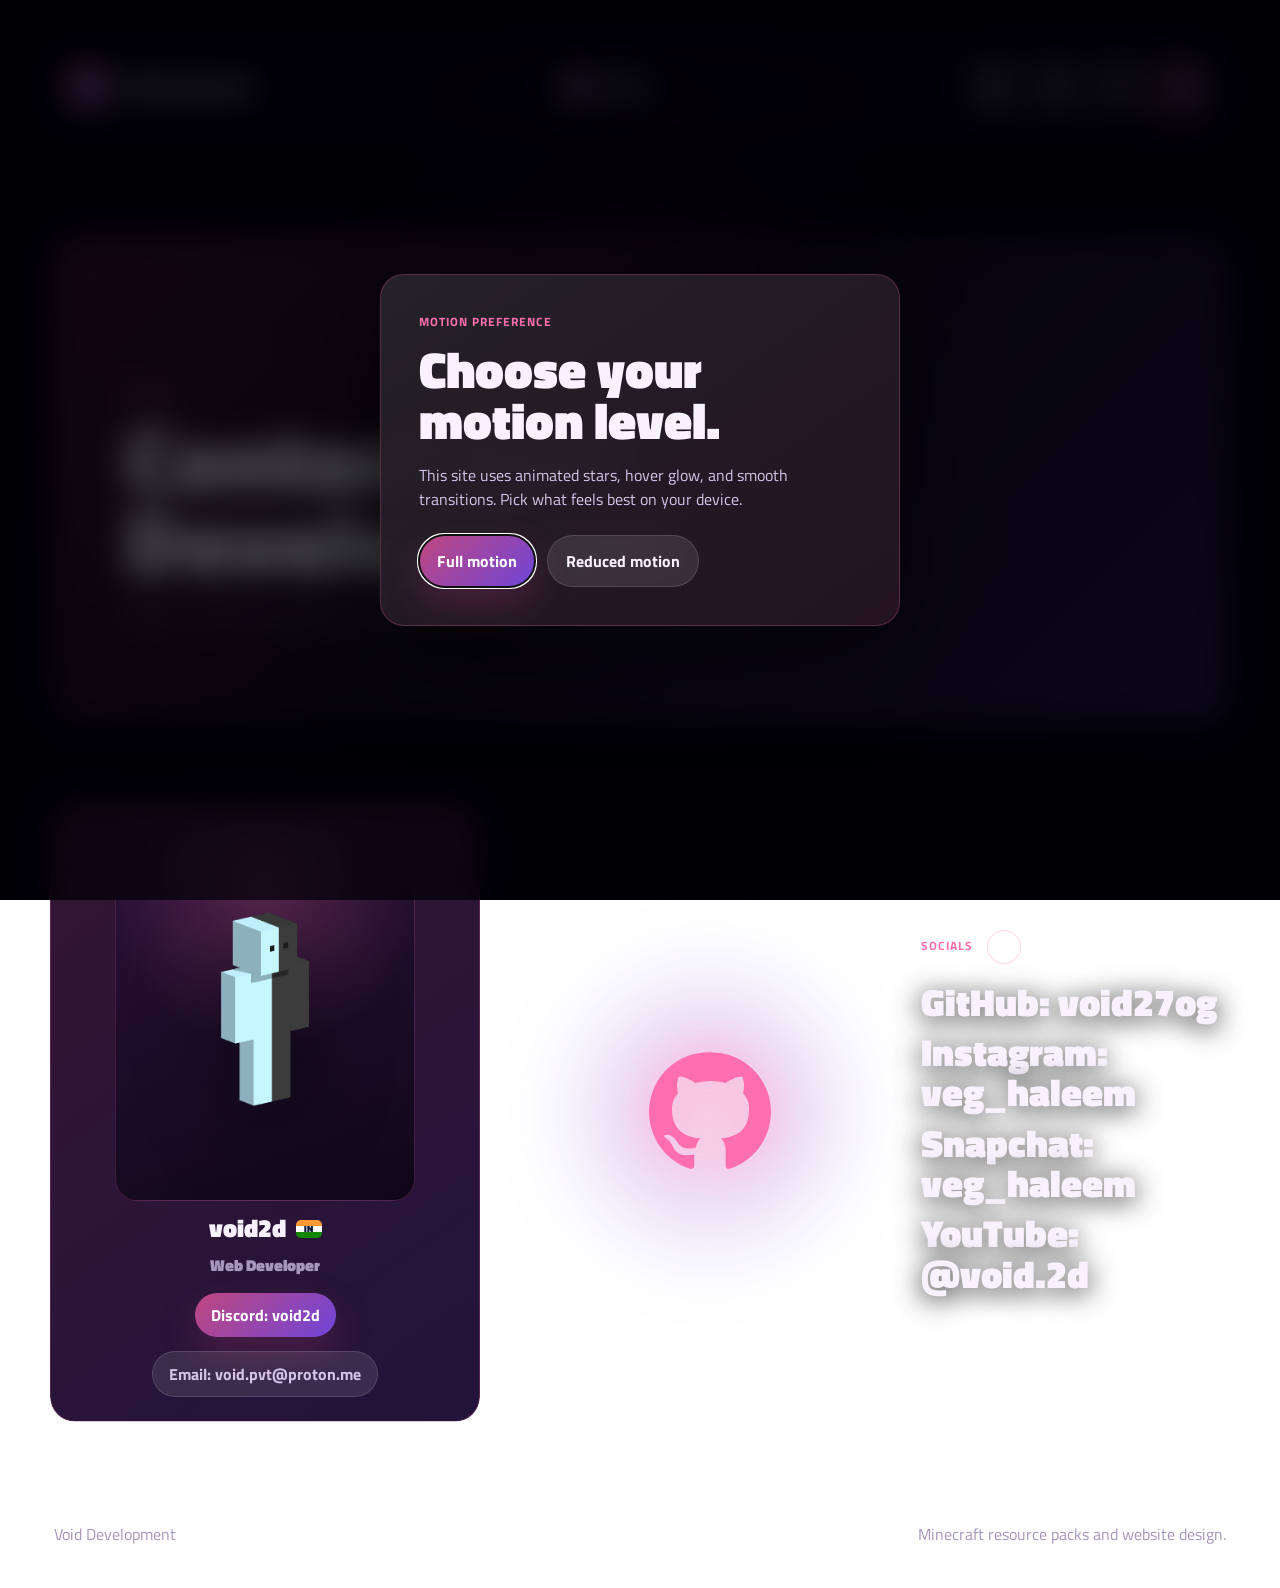
==== commit 5b1f793d: "idk what i changed" ====
--- a/contact.html
+++ b/contact.html
@@ -7,7 +7,7 @@
   <title>Contact | Void Development</title>
   <link rel="preconnect" href="https://fonts.googleapis.com">
   <link rel="preconnect" href="https://fonts.gstatic.com" crossorigin>
-  <link href="https://fonts.googleapis.com/css2?family=Inter:wght@400;500;600;700;800;900&display=swap" rel="stylesheet">
+  <link href="https://fonts.googleapis.com/css2?family=Titillium+Web:ital,wght@0,200;0,300;0,400;0,600;0,700;0,900;1,400;1,600;1,700&display=swap" rel="stylesheet">
   <link rel="stylesheet" href="styles.css">
 </head>
 <body>
--- a/styles.css
+++ b/styles.css
@@ -1,4 +1,6 @@
 :root {
+  --font-body: "Titillium Web", "Segoe UI", Arial, sans-serif;
+  --font-display: "Titillium Web", "Arial Narrow", Arial, sans-serif;
   --ink: #f8f2ff;
   --ink-soft: #d5c4e8;
   --muted: #a795bc;
@@ -33,28 +35,34 @@
   margin: 0;
   color: var(--ink);
   background:
-    linear-gradient(135deg, rgba(143, 47, 97, 0.28), transparent 34%),
-    linear-gradient(225deg, rgba(111, 69, 216, 0.22), transparent 38%),
-    linear-gradient(180deg, var(--bg) 0%, #12071b 48%, #09040f 100%);
-  font-family: Inter, Arial, sans-serif;
+    radial-gradient(circle at 8% 18%, rgba(255, 255, 255, 0.32) 0 1px, transparent 1.6px),
+    radial-gradient(circle at 24% 72%, rgba(255, 255, 255, 0.2) 0 1px, transparent 1.5px),
+    radial-gradient(circle at 45% 28%, rgba(255, 255, 255, 0.24) 0 1px, transparent 1.7px),
+    radial-gradient(circle at 66% 66%, rgba(255, 255, 255, 0.18) 0 1px, transparent 1.5px),
+    radial-gradient(circle at 82% 20%, rgba(255, 255, 255, 0.26) 0 1px, transparent 1.7px),
+    radial-gradient(circle at 50% 42%, rgba(24, 10, 38, 0.2), transparent 42%),
+    linear-gradient(180deg, #010008 0%, #000004 48%, #020006 100%);
+  background-size: 310px 310px, 390px 390px, 510px 510px, 460px 460px, 350px 350px, auto, auto;
+  background-attachment: fixed;
+  font-family: var(--font-body);
   line-height: 1.5;
   opacity: 0;
-  transform: translateY(8px);
-  transition: opacity 220ms ease, transform 220ms ease;
+  transition: opacity 220ms ease;
 }
 
 body.is-ready {
   opacity: 1;
-  transform: translateY(0);
 }
 
 body.is-leaving {
   opacity: 0;
-  transform: translateY(8px);
+}
+
+body.has-motion-dialog {
+  overflow: hidden;
 }
 
 .galaxy-field {
-  display: none;
   position: fixed;
   inset: 0;
   z-index: 0;
@@ -64,6 +72,7 @@
   pointer-events: none;
   opacity: 1;
   filter: saturate(1.25) contrast(1.06);
+  background: #000004;
 }
 
 .galaxy-field::before {
@@ -71,28 +80,27 @@
   position: absolute;
   inset: 0;
   background:
-    radial-gradient(circle at 16% 22%, rgba(255, 255, 255, 0.16) 0 1px, transparent 1.6px),
-    radial-gradient(circle at 74% 18%, rgba(255, 255, 255, 0.12) 0 1px, transparent 1.7px),
-    radial-gradient(circle at 42% 68%, rgba(255, 255, 255, 0.13) 0 1px, transparent 1.6px),
-    radial-gradient(circle at 88% 72%, rgba(255, 255, 255, 0.1) 0 1px, transparent 1.5px);
-}
-
-.galaxy-image {
+    radial-gradient(ellipse at 50% 48%, rgba(255, 111, 174, 0.16), transparent 18%),
+    radial-gradient(ellipse at 48% 52%, rgba(111, 69, 216, 0.18), transparent 32%),
+    radial-gradient(circle at 16% 88%, rgba(184, 137, 255, 0.08), transparent 24%),
+    linear-gradient(180deg, rgba(0, 0, 8, 0), rgba(0, 0, 8, 0.5));
+}
+
+.galaxy-field::after {
+  content: "";
   position: absolute;
-  left: 50%;
-  top: 50%;
-  width: max(132vw, 132vh);
-  max-width: none;
-  aspect-ratio: 3 / 2;
-  object-fit: cover;
-  transform-origin: center;
-  translate: -50% -50%;
-  will-change: transform;
-}
-
-.galaxy-image--main {
-  opacity: 0.68;
-  filter: blur(14px) saturate(1.18) contrast(1.05);
+  inset: 0;
+  background:
+    radial-gradient(circle at 50% 50%, transparent 0 46%, rgba(0, 0, 6, 0.74) 100%),
+    linear-gradient(90deg, rgba(0, 0, 6, 0.45), transparent 34%, transparent 66%, rgba(0, 0, 6, 0.45));
+  opacity: 0.9;
+}
+
+.galaxy-canvas {
+  position: absolute;
+  inset: 0;
+  width: 100%;
+  height: 100%;
 }
 
 body::before {
@@ -102,8 +110,9 @@
   z-index: 1;
   pointer-events: none;
   background:
-    linear-gradient(180deg, rgba(0, 0, 4, 0.08), rgba(0, 0, 4, 0.01) 42%, rgba(0, 0, 4, 0.2)),
-    linear-gradient(90deg, rgba(0, 0, 4, 0.22), transparent 34%, transparent 66%, rgba(0, 0, 4, 0.22));
+    radial-gradient(circle at 50% 30%, rgba(143, 47, 97, 0.1), transparent 38%),
+    linear-gradient(180deg, rgba(0, 0, 6, 0.02), rgba(0, 0, 6, 0.01) 42%, rgba(0, 0, 6, 0.26)),
+    linear-gradient(90deg, rgba(0, 0, 6, 0.34), transparent 34%, transparent 66%, rgba(0, 0, 6, 0.34));
 }
 
 body > :not(.galaxy-field) {
@@ -156,16 +165,17 @@
 }
 
 .site-header {
-  position: sticky;
-  top: 14px;
-  z-index: 20;
+  position: fixed;
+  top: 42px;
+  left: 50%;
+  z-index: 1000;
   width: min(1180px, calc(100% - 28px));
   min-height: 72px;
   display: flex;
   align-items: center;
   justify-content: space-between;
   gap: 18px;
-  margin: 14px auto 0;
+  margin: 0;
   padding: 10px 12px 10px 16px;
   color: var(--white);
   background:
@@ -175,6 +185,11 @@
   border-radius: 999px;
   box-shadow: 0 18px 58px rgba(0, 0, 0, 0.24);
   backdrop-filter: blur(28px) saturate(165%);
+  transform: translateX(-50%);
+}
+
+main {
+  padding-top: 128px;
 }
 
 .site-header.is-scrolled {
@@ -188,6 +203,7 @@
   align-items: center;
   gap: 11px;
   min-width: 0;
+  font-family: var(--font-display);
   font-weight: 900;
   text-shadow: 0 2px 14px rgba(0, 0, 0, 0.72);
 }
@@ -211,48 +227,225 @@
 }
 
 .site-nav {
-  --pill-x: 4px;
-  --pill-y: 4px;
-  --pill-width: 80px;
-  --pill-height: 40px;
   position: relative;
   display: flex;
+  align-items: flex-end;
+  gap: 12px;
+  height: 68px;
+  width: fit-content;
+  max-width: 100%;
+  padding: 8px 10px;
+  background: rgba(18, 15, 23, 0.74);
+  border: 1px solid rgba(255, 255, 255, 0.12);
+  border-radius: 18px;
+  box-shadow: 0 18px 58px rgba(0, 0, 0, 0.26), inset 0 1px 0 rgba(255, 255, 255, 0.08);
+  backdrop-filter: blur(22px) saturate(150%);
+}
+
+.site-nav::before {
+  display: none;
+}
+
+.site-nav a {
+  --dock-size: 50px;
+  position: relative;
+  z-index: 1;
+  display: inline-flex;
   align-items: center;
-  gap: 6px;
-  padding: 4px;
-  background: rgba(7, 3, 13, 0.36);
-  border: 1px solid rgba(255, 255, 255, 0.08);
+  justify-content: center;
+  width: var(--dock-size);
+  height: var(--dock-size);
+  min-width: 42px;
+  color: rgba(255, 255, 255, 0.76);
+  background:
+    linear-gradient(145deg, rgba(255, 255, 255, 0.065), rgba(143, 47, 97, 0.1)),
+    rgba(18, 15, 23, 0.92);
+  border: 1px solid rgba(255, 255, 255, 0.12);
+  border-radius: 14px;
+  box-shadow: 0 8px 18px rgba(0, 0, 0, 0.28);
+  font-family: var(--font-display);
+  font-size: 0.9rem;
+  font-weight: 700;
+  outline: none;
+  transition:
+    width 130ms ease,
+    height 130ms ease,
+    color 180ms ease,
+    transform 180ms ease,
+    border-color 180ms ease,
+    background 180ms ease,
+    box-shadow 180ms ease;
+  text-shadow: 0 2px 14px rgba(0, 0, 0, 0.7);
+}
+
+.site-nav a:hover,
+.site-nav a:focus-visible,
+.site-nav a[aria-current="page"] {
+  color: var(--white);
+  border-color: rgba(255, 111, 174, 0.34);
+  background:
+    linear-gradient(135deg, rgba(143, 47, 97, 0.42), rgba(111, 69, 216, 0.3)),
+    #120f17;
+  box-shadow: 0 12px 32px rgba(143, 47, 97, 0.3);
+}
+
+.dock-icon {
+  display: grid;
+  width: 54%;
+  height: 54%;
+  place-items: center;
+}
+
+.dock-icon svg {
+  width: 100%;
+  height: 100%;
+  fill: currentColor;
+}
+
+.dock-label {
+  position: absolute;
+  left: 50%;
+  top: -34px;
+  width: max-content;
+  max-width: 180px;
+  padding: 5px 9px;
+  color: var(--white);
+  background: rgba(18, 15, 23, 0.96);
+  border: 1px solid rgba(255, 255, 255, 0.14);
+  border-radius: 8px;
+  box-shadow: 0 14px 34px rgba(0, 0, 0, 0.38);
+  font-size: 0.75rem;
+  line-height: 1;
+  white-space: nowrap;
+  opacity: 0;
+  pointer-events: none;
+  transform: translate(-50%, 8px);
+  transition: opacity 160ms ease, transform 160ms ease;
+}
+
+.site-nav a:hover .dock-label,
+.site-nav a:focus-visible .dock-label {
+  opacity: 1;
+  transform: translate(-50%, 0);
+}
+
+.motion-toggle {
+  display: inline-flex;
+  align-items: center;
+  gap: 9px;
+  min-height: 44px;
+  flex: 0 0 auto;
+  padding: 9px 12px;
+  color: var(--ink);
+  background: rgba(18, 15, 23, 0.72);
+  border: 1px solid rgba(255, 255, 255, 0.12);
   border-radius: 999px;
-}
-
-.site-nav::before {
+  box-shadow: inset 0 1px 0 rgba(255, 255, 255, 0.08);
+  font: inherit;
+  font-family: var(--font-display);
+  font-size: 0.8rem;
+  font-weight: 700;
+  cursor: pointer;
+  transition: transform 180ms ease, border-color 180ms ease, background 180ms ease;
+}
+
+.motion-toggle:hover,
+.motion-toggle:focus-visible {
+  border-color: rgba(255, 111, 174, 0.34);
+  transform: translateY(-2px);
+  outline: none;
+}
+
+.motion-toggle-icon {
+  position: relative;
+  width: 34px;
+  height: 20px;
+  border-radius: 999px;
+  background: linear-gradient(135deg, rgba(143, 47, 97, 0.85), rgba(111, 69, 216, 0.86));
+  box-shadow: inset 0 0 0 1px rgba(255, 255, 255, 0.18);
+}
+
+.motion-toggle-icon::before {
   content: "";
   position: absolute;
-  left: var(--pill-x);
-  top: var(--pill-y);
-  width: var(--pill-width);
-  height: var(--pill-height);
-  border-radius: 999px;
-  background: linear-gradient(135deg, var(--velvet), var(--plum));
-  box-shadow: 0 12px 32px rgba(143, 47, 97, 0.38);
-  transition: left 220ms ease, top 220ms ease, width 220ms ease, height 220ms ease;
-}
-
-.site-nav a {
-  position: relative;
-  z-index: 1;
-  padding: 10px 15px;
-  color: rgba(255, 255, 255, 0.72);
-  border-radius: 999px;
-  font-size: 0.94rem;
-  font-weight: 800;
-  transition: color 180ms ease, transform 180ms ease;
-  text-shadow: 0 2px 14px rgba(0, 0, 0, 0.7);
-}
-
-.site-nav a:hover,
-.site-nav a[aria-current="page"] {
-  color: var(--white);
+  top: 4px;
+  left: 4px;
+  width: 12px;
+  height: 12px;
+  border-radius: 50%;
+  background: var(--white);
+  transition: transform 180ms ease;
+}
+
+.motion-toggle[aria-pressed="true"] .motion-toggle-icon {
+  background: rgba(255, 255, 255, 0.12);
+}
+
+.motion-toggle[aria-pressed="true"] .motion-toggle-icon::before {
+  transform: translateX(14px);
+}
+
+body > .motion-dialog {
+  position: fixed;
+  inset: 0;
+  z-index: 3000;
+  display: grid;
+  place-items: center;
+  padding: 20px;
+  background: rgba(0, 0, 6, 0.72);
+  backdrop-filter: blur(16px);
+}
+
+.motion-dialog-card {
+  width: min(520px, 100%);
+  padding: clamp(24px, 5vw, 38px);
+  color: var(--ink);
+  background:
+    linear-gradient(145deg, rgba(255, 255, 255, 0.08), rgba(143, 47, 97, 0.14)),
+    rgba(18, 15, 23, 0.96);
+  border: 1px solid rgba(255, 111, 174, 0.24);
+  border-radius: 24px;
+  box-shadow: 0 30px 90px rgba(0, 0, 0, 0.55);
+}
+
+.motion-dialog-card h2 {
+  font-size: clamp(2rem, 6vw, 3.2rem);
+}
+
+.motion-dialog-card p:not(.section-kicker) {
+  color: var(--ink-soft);
+}
+
+.motion-dialog-actions {
+  display: flex;
+  flex-wrap: wrap;
+  gap: 12px;
+  margin-top: 24px;
+}
+
+.motion-reduced *,
+.motion-reduced *::before,
+.motion-reduced *::after {
+  scroll-behavior: auto !important;
+  transition-duration: 1ms !important;
+  animation-duration: 1ms !important;
+}
+
+.motion-reduced .reveal-on-scroll {
+  opacity: 1;
+  transform: none;
+  clip-path: none;
+}
+
+.motion-reduced .site-nav a {
+  width: 50px !important;
+  height: 50px !important;
+}
+
+.motion-reduced .border-glow-card::before,
+.motion-reduced .border-glow-card::after,
+.motion-reduced .border-glow-card > .edge-light {
+  display: none !important;
 }
 
 .nav-toggle {
@@ -306,6 +499,13 @@
   color: var(--ink-soft);
   font-size: clamp(1rem, 1.8vw, 1.25rem);
   text-shadow: 0 4px 22px rgba(0, 0, 0, 0.86);
+}
+
+.home-page .brand,
+.home-page .brand-mark,
+.home-page .abyss-hero h1,
+.home-page .rotary-links a strong {
+  font-weight: 400;
 }
 
 .rotary-galaxy {
@@ -501,8 +701,9 @@
 .section-kicker {
   margin: 0 0 12px;
   color: var(--rose);
+  font-family: var(--font-display);
   font-size: 0.78rem;
-  font-weight: 900;
+  font-weight: 700;
   letter-spacing: 0.08em;
   text-transform: uppercase;
 }
@@ -512,6 +713,18 @@
 h3,
 p {
   overflow-wrap: anywhere;
+}
+
+h1,
+h2,
+h3,
+.rotary-links a strong,
+.galaxy-creation-link strong,
+.text-columns strong,
+.project-preview strong,
+.glacier-preview strong {
+  font-family: var(--font-display);
+  font-weight: 900;
 }
 
 h1 {
@@ -655,7 +868,8 @@
   border-radius: 999px;
   padding: 13px 18px;
   font: inherit;
-  font-weight: 900;
+  font-family: var(--font-display);
+  font-weight: 700;
   cursor: pointer;
   transition: transform 180ms ease, box-shadow 180ms ease, border-color 180ms ease, background 180ms ease;
 }
@@ -722,6 +936,29 @@
   line-height: 1.15;
   font-weight: 900;
   text-transform: uppercase;
+}
+
+.privacy-page .page-hero {
+  display: grid;
+  align-content: end;
+  min-height: 420px;
+  padding-top: clamp(74px, 10vw, 118px);
+}
+
+.privacy-page .page-hero h1 {
+  font-size: clamp(3.4rem, 9vw, 7rem);
+  line-height: 0.95;
+}
+
+.privacy-panel {
+  grid-template-columns: minmax(260px, 0.72fr) minmax(340px, 1fr);
+  align-items: start;
+  margin-top: clamp(42px, 7vw, 84px);
+}
+
+.privacy-panel h2 {
+  max-width: 520px;
+  font-size: clamp(2.4rem, 5.2vw, 5.2rem);
 }
 
 .feature-split {
@@ -770,7 +1007,144 @@
   box-shadow: 0 34px 96px rgba(0, 0, 0, 0.52), 0 0 34px rgba(143, 47, 97, 0.18);
 }
 
-.feature-card::before {
+.border-glow-card {
+  --edge-proximity: 0;
+  --cursor-angle: 45deg;
+  --edge-sensitivity: 30;
+  --color-sensitivity: calc(var(--edge-sensitivity) + 20);
+  --border-radius: 28px;
+  --glow-padding: 40px;
+  --cone-spread: 25;
+
+  position: relative;
+  overflow: visible;
+  isolation: isolate;
+  border-radius: var(--border-radius);
+}
+
+.border-glow-card > :not(.edge-light) {
+  position: relative;
+  z-index: 2;
+}
+
+.border-glow-card::before,
+.border-glow-card::after,
+.border-glow-card > .edge-light {
+  content: "";
+  position: absolute;
+  inset: 0;
+  border-radius: inherit;
+  opacity: 1;
+  transition: opacity 0.25s ease-out;
+  z-index: 0;
+}
+
+.border-glow-card:not(:hover):not(.sweep-active)::before,
+.border-glow-card:not(:hover):not(.sweep-active)::after,
+.border-glow-card:not(:hover):not(.sweep-active) > .edge-light {
+  opacity: 0;
+  transition: opacity 0.75s ease-in-out;
+}
+
+.border-glow-card:not(:hover):not(.sweep-active)::before,
+.border-glow-card:not(:hover):not(.sweep-active)::after {
+  content: none;
+}
+
+.border-glow-card:not(:hover):not(.sweep-active) > .edge-light {
+  display: none;
+}
+
+.border-glow-card:is(:hover, .sweep-active) > .edge-light {
+  display: block;
+}
+
+.border-glow-card::before {
+  border: 1px solid transparent;
+  background:
+    linear-gradient(var(--card-bg, #120f17) 0 100%) padding-box,
+    linear-gradient(rgb(255 255 255 / 0%) 0% 100%) border-box,
+    var(--gradient-one, radial-gradient(at 80% 55%, hsla(268, 100%, 76%, 1) 0px, transparent 50%)) border-box,
+    var(--gradient-two, radial-gradient(at 69% 34%, hsla(349, 100%, 74%, 1) 0px, transparent 50%)) border-box,
+    var(--gradient-three, radial-gradient(at 8% 6%, hsla(136, 100%, 78%, 1) 0px, transparent 50%)) border-box,
+    var(--gradient-four, radial-gradient(at 41% 38%, hsla(192, 100%, 64%, 1) 0px, transparent 50%)) border-box,
+    var(--gradient-five, radial-gradient(at 86% 85%, hsla(186, 100%, 74%, 1) 0px, transparent 50%)) border-box,
+    var(--gradient-six, radial-gradient(at 82% 18%, hsla(52, 100%, 65%, 1) 0px, transparent 50%)) border-box,
+    var(--gradient-seven, radial-gradient(at 51% 4%, hsla(12, 100%, 72%, 1) 0px, transparent 50%)) border-box,
+    var(--gradient-base, linear-gradient(#c299ff 0 100%)) border-box;
+  opacity: calc((var(--edge-proximity) - var(--color-sensitivity)) / (100 - var(--color-sensitivity)));
+  mask-image:
+    conic-gradient(
+      from var(--cursor-angle) at center,
+      black calc(var(--cone-spread) * 1%),
+      transparent calc((var(--cone-spread) + 15) * 1%),
+      transparent calc((100 - var(--cone-spread) - 15) * 1%),
+      black calc((100 - var(--cone-spread)) * 1%)
+    );
+}
+
+.border-glow-card::after {
+  border: 1px solid transparent;
+  background:
+    var(--gradient-one, radial-gradient(at 80% 55%, hsla(268, 100%, 76%, 1) 0px, transparent 50%)) padding-box,
+    var(--gradient-two, radial-gradient(at 69% 34%, hsla(349, 100%, 74%, 1) 0px, transparent 50%)) padding-box,
+    var(--gradient-three, radial-gradient(at 8% 6%, hsla(136, 100%, 78%, 1) 0px, transparent 50%)) padding-box,
+    var(--gradient-four, radial-gradient(at 41% 38%, hsla(192, 100%, 64%, 1) 0px, transparent 50%)) padding-box,
+    var(--gradient-five, radial-gradient(at 86% 85%, hsla(186, 100%, 74%, 1) 0px, transparent 50%)) padding-box,
+    var(--gradient-six, radial-gradient(at 82% 18%, hsla(52, 100%, 65%, 1) 0px, transparent 50%)) padding-box,
+    var(--gradient-seven, radial-gradient(at 51% 4%, hsla(12, 100%, 72%, 1) 0px, transparent 50%)) padding-box,
+    var(--gradient-base, linear-gradient(#c299ff 0 100%)) padding-box;
+  mask-image:
+    linear-gradient(to bottom, black, black),
+    radial-gradient(ellipse at 50% 50%, black 40%, transparent 65%),
+    radial-gradient(ellipse at 66% 66%, black 5%, transparent 40%),
+    radial-gradient(ellipse at 33% 33%, black 5%, transparent 40%),
+    radial-gradient(ellipse at 66% 33%, black 5%, transparent 40%),
+    radial-gradient(ellipse at 33% 66%, black 5%, transparent 40%),
+    conic-gradient(from var(--cursor-angle) at center, transparent 5%, black 15%, black 85%, transparent 95%);
+  mask-composite: subtract, add, add, add, add, add;
+  opacity: calc(var(--fill-opacity, 0.5) * (var(--edge-proximity) - var(--color-sensitivity)) / (100 - var(--color-sensitivity)));
+  mix-blend-mode: soft-light;
+}
+
+.border-glow-card > .edge-light {
+  inset: calc(var(--glow-padding) * -1);
+  pointer-events: none;
+  z-index: 1;
+  mask-image:
+    conic-gradient(
+      from var(--cursor-angle) at center,
+      black 2.5%,
+      transparent 10%,
+      transparent 90%,
+      black 97.5%
+    );
+  opacity: calc((var(--edge-proximity) - var(--edge-sensitivity)) / (100 - var(--edge-sensitivity)));
+  mix-blend-mode: plus-lighter;
+}
+
+.border-glow-card > .edge-light::before {
+  content: "";
+  position: absolute;
+  inset: var(--glow-padding);
+  border-radius: inherit;
+  box-shadow:
+    inset 0 0 0 1px var(--glow-color, hsl(40deg 80% 80% / 100%)),
+    inset 0 0 1px 0 var(--glow-color-60, hsl(40deg 80% 80% / 60%)),
+    inset 0 0 3px 0 var(--glow-color-50, hsl(40deg 80% 80% / 50%)),
+    inset 0 0 6px 0 var(--glow-color-40, hsl(40deg 80% 80% / 40%)),
+    inset 0 0 15px 0 var(--glow-color-30, hsl(40deg 80% 80% / 30%)),
+    inset 0 0 25px 2px var(--glow-color-20, hsl(40deg 80% 80% / 20%)),
+    inset 0 0 50px 2px var(--glow-color-10, hsl(40deg 80% 80% / 10%)),
+    0 0 1px 0 var(--glow-color-60, hsl(40deg 80% 80% / 60%)),
+    0 0 3px 0 var(--glow-color-50, hsl(40deg 80% 80% / 50%)),
+    0 0 6px 0 var(--glow-color-40, hsl(40deg 80% 80% / 40%)),
+    0 0 15px 0 var(--glow-color-30, hsl(40deg 80% 80% / 30%)),
+    0 0 25px 2px var(--glow-color-20, hsl(40deg 80% 80% / 20%)),
+    0 0 50px 2px var(--glow-color-10, hsl(40deg 80% 80% / 10%));
+}
+
+.feature-card:not(.border-glow-card)::before {
   content: "";
   position: absolute;
   inset: 0;
@@ -778,11 +1152,11 @@
   opacity: 0.72;
 }
 
-.feature-card.aqua::before {
+.feature-card.aqua:not(.border-glow-card)::before {
   background: linear-gradient(135deg, rgba(143, 47, 97, 0.2), rgba(32, 15, 47, 0.68));
 }
 
-.feature-card.flame::before {
+.feature-card.flame:not(.border-glow-card)::before {
   background: linear-gradient(135deg, rgba(242, 189, 112, 0.16), rgba(111, 69, 216, 0.24));
 }
 
@@ -1473,6 +1847,19 @@
   color: var(--muted);
 }
 
+.page-hero.border-glow-card,
+.section-title-band.border-glow-card,
+.pack-card.border-glow-card,
+.website-card.border-glow-card,
+.profile-card.border-glow-card,
+.socials-card.border-glow-card,
+.studio-panel.border-glow-card,
+.glass-panel.border-glow-card,
+.loading-card.border-glow-card,
+.mini-grid article.border-glow-card {
+  overflow: visible;
+}
+
 @media (max-width: 980px) {
   .soft-hero,
   .feature-split,
@@ -1544,12 +1931,25 @@
     display: block;
   }
 
+  .motion-toggle {
+    min-height: 42px;
+    padding: 8px 10px;
+  }
+
+  .motion-toggle-text {
+    display: none;
+  }
+
   .site-nav {
     position: absolute;
     top: calc(100% + 10px);
     right: 0;
     left: 0;
     display: none;
+    height: auto;
+    justify-content: center;
+    flex-wrap: wrap;
+    gap: 10px;
     padding: 8px;
     background: rgba(10, 4, 16, 0.97);
     border: 1px solid var(--line);
@@ -1558,11 +1958,12 @@
   }
 
   .site-nav.is-open {
-    display: grid;
+    display: flex;
   }
 
   .site-nav a {
-    padding: 14px;
+    --dock-size: 50px;
+    padding: 0;
   }
 
   .soft-hero {
@@ -1627,6 +2028,10 @@
     min-height: 360vh;
   }
 
+  .compact-rotary {
+    min-height: 235vh;
+  }
+
   .rotary-links a strong {
     font-size: clamp(2.4rem, 13vw, 4.2rem);
   }
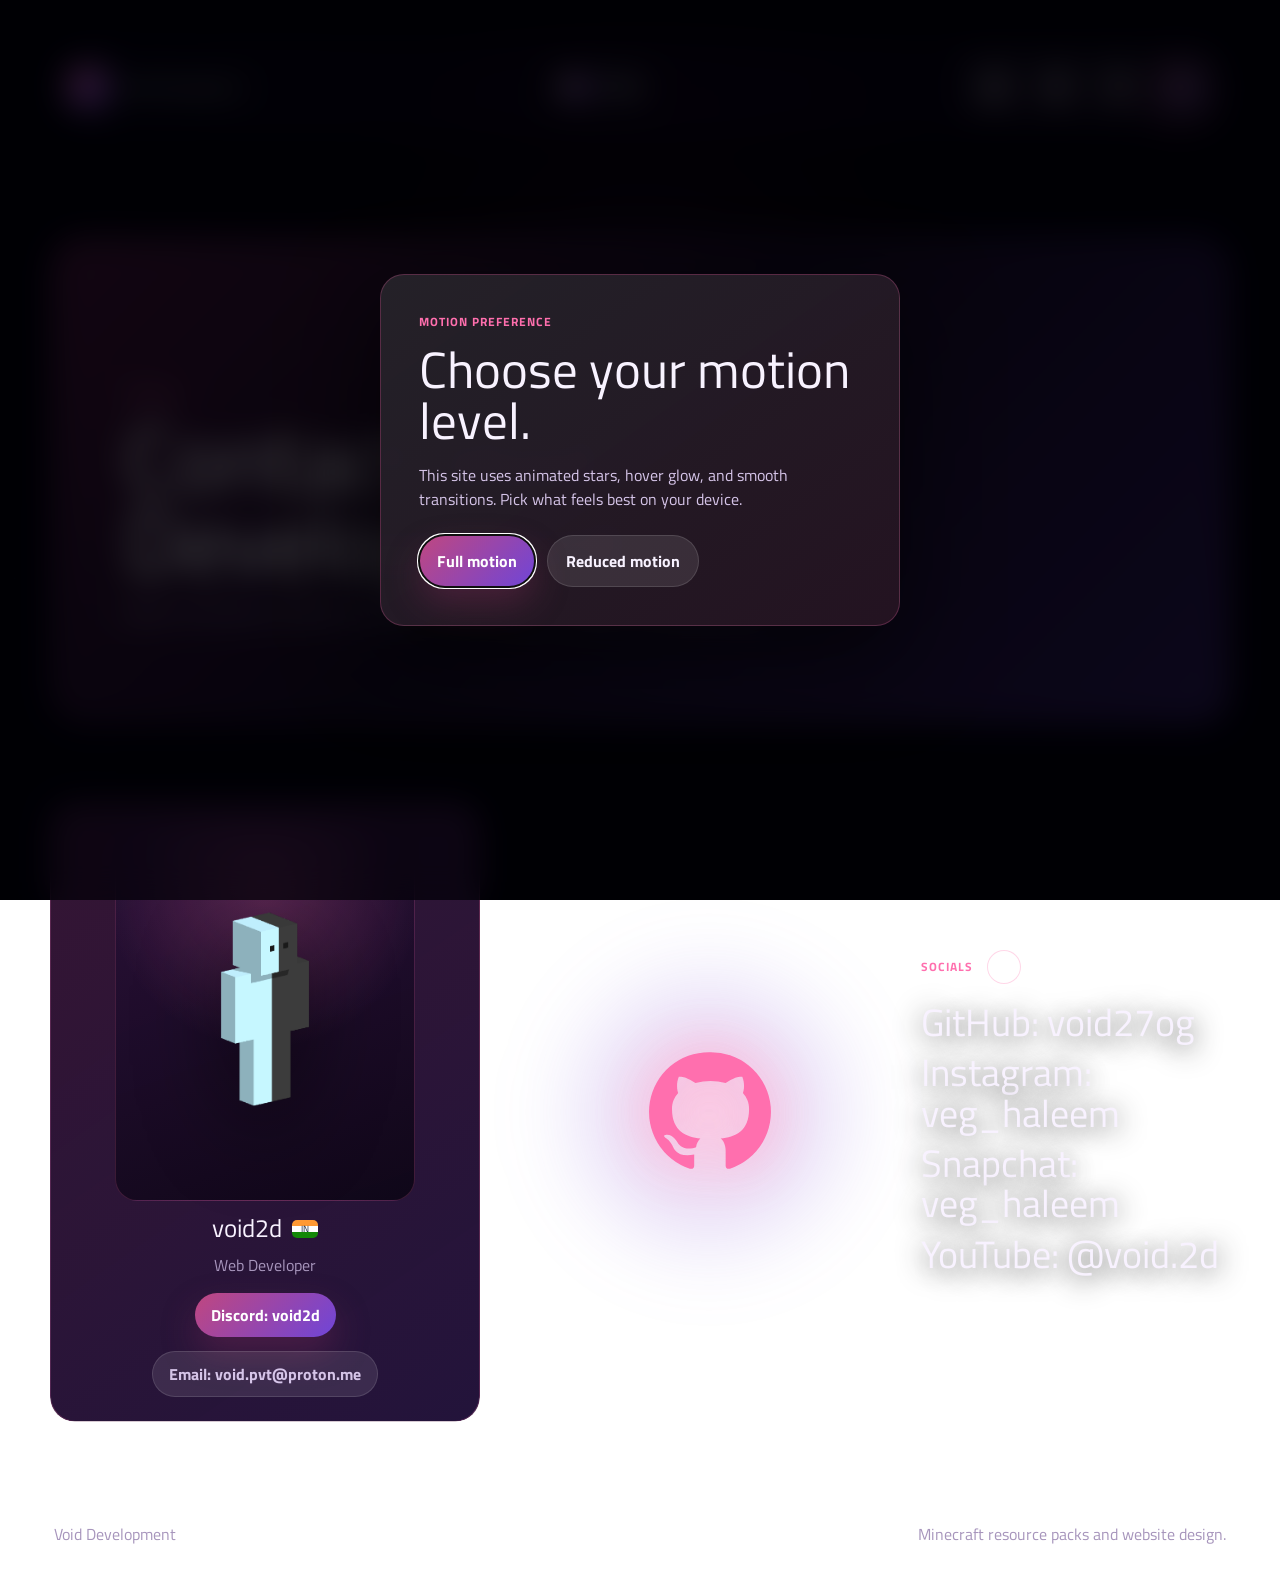
==== commit d42f114a: "edited font" ====
--- a/contact.html
+++ b/contact.html
@@ -7,7 +7,7 @@
   <title>Contact | Void Development</title>
   <link rel="preconnect" href="https://fonts.googleapis.com">
   <link rel="preconnect" href="https://fonts.gstatic.com" crossorigin>
-  <link href="https://fonts.googleapis.com/css2?family=Titillium+Web:ital,wght@0,200;0,300;0,400;0,600;0,700;0,900;1,400;1,600;1,700&display=swap" rel="stylesheet">
+  <link href="https://fonts.googleapis.com/css2?family=Titillium+Web:ital,wght@0,200;0,300;0,400;0,600;0,700;1,400;1,600;1,700&display=swap" rel="stylesheet">
   <link rel="stylesheet" href="styles.css">
 </head>
 <body>
--- a/styles.css
+++ b/styles.css
@@ -204,7 +204,7 @@
   gap: 11px;
   min-width: 0;
   font-family: var(--font-display);
-  font-weight: 900;
+  font-weight: 400;
   text-shadow: 0 2px 14px rgba(0, 0, 0, 0.72);
 }
 
@@ -617,7 +617,7 @@
 .rotary-links a span {
   color: var(--rose);
   font-size: 0.78rem;
-  font-weight: 900;
+  font-weight: 400;
   letter-spacing: 0.08em;
   text-transform: uppercase;
 }
@@ -724,7 +724,7 @@
 .project-preview strong,
 .glacier-preview strong {
   font-family: var(--font-display);
-  font-weight: 900;
+  font-weight: 400;
 }
 
 h1 {
@@ -786,7 +786,7 @@
   width: fit-content;
   font-size: clamp(1.45rem, 3vw, 2.8rem);
   line-height: 1;
-  font-weight: 900;
+  font-weight: 400;
 }
 
 .galaxy-link-list a:hover,
@@ -813,7 +813,7 @@
 .galaxy-creation-link span {
   color: var(--rose);
   font-size: 0.78rem;
-  font-weight: 900;
+  font-weight: 400;
   letter-spacing: 0.08em;
   text-transform: uppercase;
 }
@@ -934,7 +934,7 @@
   color: var(--white);
   font-size: clamp(1.6rem, 3vw, 2.25rem);
   line-height: 1.15;
-  font-weight: 900;
+  font-weight: 400;
   text-transform: uppercase;
 }
 
@@ -1263,7 +1263,7 @@
   color: var(--ink);
   background: linear-gradient(135deg, rgba(143, 47, 97, 0.38), rgba(111, 69, 216, 0.26));
   font: inherit;
-  font-weight: 900;
+  font-weight: 400;
   cursor: pointer;
   transition: transform 180ms ease, box-shadow 180ms ease, border-color 180ms ease;
 }
@@ -1309,7 +1309,7 @@
   color: var(--white);
   background: linear-gradient(135deg, var(--velvet), var(--plum));
   font-size: 3rem;
-  font-weight: 900;
+  font-weight: 400;
 }
 
 .pack-content {
@@ -1358,7 +1358,7 @@
 .website-meta a,
 .contact-info a {
   color: var(--rose);
-  font-weight: 900;
+  font-weight: 400;
 }
 
 .loading-card {
@@ -1595,7 +1595,7 @@
   color: var(--ink);
   font-size: clamp(1.55rem, 3vw, 3rem);
   line-height: 1.05;
-  font-weight: 900;
+  font-weight: 400;
   text-shadow: 0 4px 28px rgba(0, 0, 0, 0.86);
   transition: color 180ms ease, transform 180ms ease, text-shadow 180ms ease;
 }
@@ -1630,7 +1630,7 @@
   color: var(--white);
   background: rgba(255, 255, 255, 0.08);
   font: inherit;
-  font-weight: 900;
+  font-weight: 400;
   cursor: help;
 }
 
@@ -1819,12 +1819,12 @@
   color: #10203b;
   background: linear-gradient(180deg, #ff9933 0 33%, #ffffff 34% 66%, #138808 67%);
   font-size: 0.58rem;
-  font-weight: 900;
+  font-weight: 400;
 }
 
 .profile-card p {
   margin: -4px 0 2px;
-  font-weight: 900;
+  font-weight: 400;
 }
 
 .discord-button,
